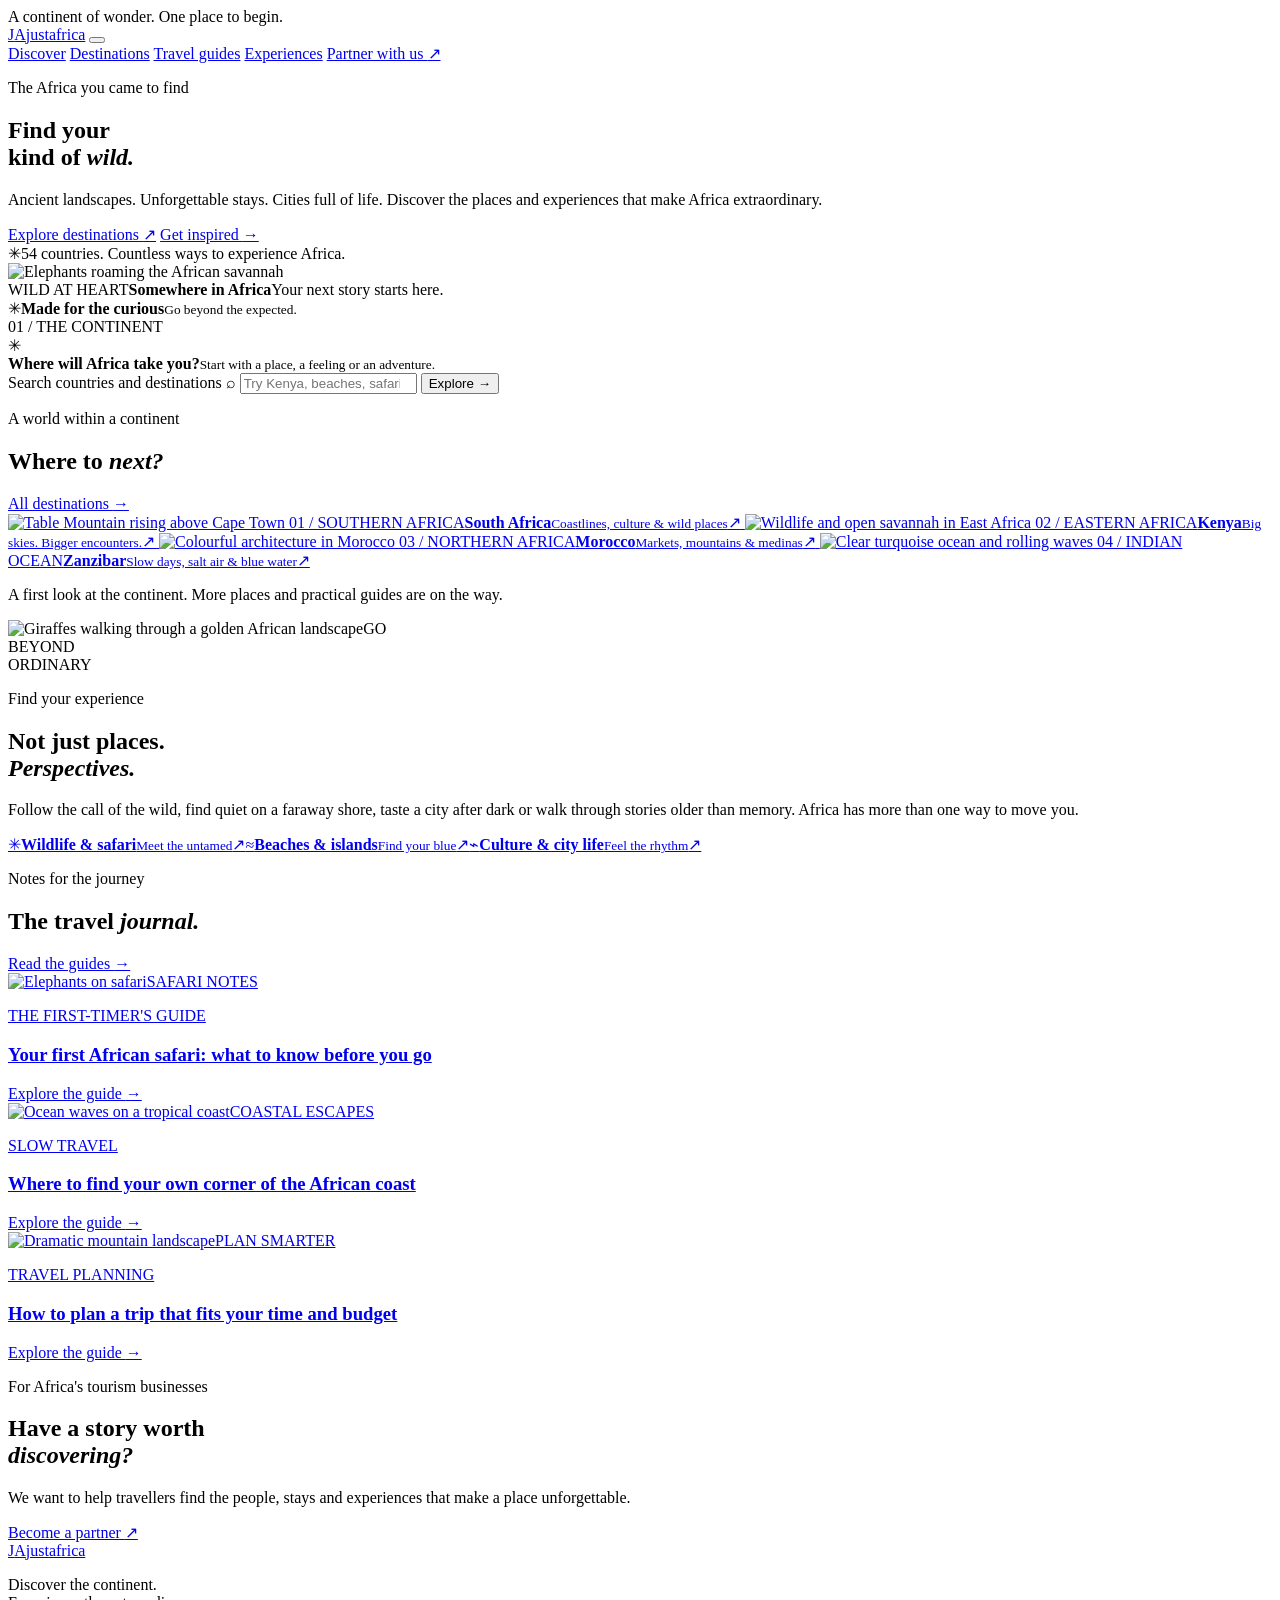
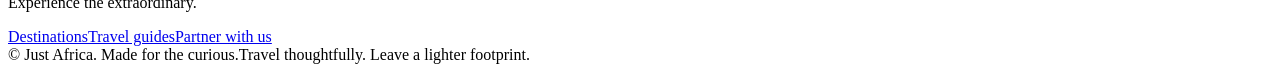
==== index.html @ 1e2576b8 "Build Just Africa tourism discovery homepage" ====
<!doctype html>
<html lang="en">
<head>
  <meta charset="utf-8">
  <meta name="viewport" content="width=device-width, initial-scale=1">
  <meta name="theme-color" content="#10251f">
  <meta name="description" content="Discover Africa's remarkable destinations, wildlife safaris, coastlines, places to stay and travel inspiration with Just Africa.">
  <title>Just Africa — Discover the extraordinary</title>
  <link rel="preconnect" href="https://fonts.googleapis.com">
  <link rel="preconnect" href="https://fonts.gstatic.com" crossorigin>
  <link href="https://fonts.googleapis.com/css2?family=DM+Sans:wght@400;500;600;700&family=Playfair+Display:wght@500;600;700&display=swap" rel="stylesheet">
  <link rel="stylesheet" href="assets/css/styles.css">
  <link rel="icon" href="assets/images/favicon.svg" type="image/svg+xml">
</head>
<body>
  <div class="announcement"><span class="announcement-dot"></span> A continent of wonder. One place to begin.</div>
  <header class="site-header">
    <a class="brand" href="index.html" aria-label="Just Africa home"><span class="brand-mark">J<span>A</span></span><span class="brand-name">just<span>africa</span></span></a>
    <button class="menu-toggle" aria-expanded="false" aria-controls="primary-nav" aria-label="Open navigation"><span></span><span></span></button>
    <nav class="primary-nav" id="primary-nav" aria-label="Main navigation">
      <a class="active" href="index.html">Discover</a>
      <a href="destinations.html">Destinations</a>
      <a href="guides.html">Travel guides</a>
      <a href="#experiences">Experiences</a>
      <a class="nav-partner" href="partners.html">Partner with us <span>↗</span></a>
    </nav>
  </header>

  <main>
    <section class="hero">
      <div class="hero-copy">
        <p class="eyebrow"><span class="eyebrow-line"></span> The Africa you came to find</p>
        <h1>Find your<br>kind of <em>wild.</em></h1>
        <p class="hero-intro">Ancient landscapes. Unforgettable stays. Cities full of life. Discover the places and experiences that make Africa extraordinary.</p>
        <div class="hero-actions">
          <a class="button button-dark" href="destinations.html">Explore destinations <span>↗</span></a>
          <a class="text-link" href="guides.html">Get inspired <span>→</span></a>
        </div>
        <div class="hero-footnote"><span class="footnote-icon">✳</span><span>54 countries. Countless ways to experience Africa.</span></div>
      </div>
      <div class="hero-visual">
        <img class="hero-image" src="https://images.unsplash.com/photo-1516426122078-c23e76319801?auto=format&fit=crop&w=1500&q=85" alt="Elephants roaming the African savannah" fetchpriority="high">
        <div class="hero-image-shade"></div>
        <div class="image-caption"><span class="caption-kicker">WILD AT HEART</span><strong>Somewhere in Africa</strong><span class="caption-sub">Your next story starts here.</span></div>
        <div class="floating-note"><span class="floating-icon">✳</span><span><strong>Made for the curious</strong><small>Go beyond the expected.</small></span></div>
        <div class="hero-index">01 <span>/</span> THE CONTINENT</div>
      </div>
    </section>

    <section class="search-strip" aria-label="Find travel inspiration">
      <div class="search-intro"><span class="search-spark">✳</span><div><strong>Where will Africa take you?</strong><small>Start with a place, a feeling or an adventure.</small></div></div>
      <form class="destination-search" action="destinations.html" method="get">
        <label class="sr-only" for="destination-query">Search countries and destinations</label>
        <span aria-hidden="true">⌕</span>
        <input id="destination-query" name="q" type="search" placeholder="Try Kenya, beaches, safari…">
        <button type="submit" aria-label="Search destinations">Explore <span>→</span></button>
      </form>
    </section>

    <section class="section section-destinations" id="destinations">
      <div class="section-heading">
        <div><p class="eyebrow"><span class="eyebrow-line"></span> A world within a continent</p><h2>Where to <em>next?</em></h2></div>
        <a class="text-link" href="destinations.html">All destinations <span>→</span></a>
      </div>
      <div class="destination-grid">
        <a class="destination-card destination-card-large" href="destinations.html?q=South%20Africa">
          <img src="https://images.unsplash.com/photo-1580060839134-75a5edca2e99?auto=format&fit=crop&w=1100&q=80" alt="Table Mountain rising above Cape Town" loading="lazy">
          <span class="card-overlay"></span><span class="card-number">01 / SOUTHERN AFRICA</span><span class="destination-card-copy"><strong>South Africa</strong><small>Coastlines, culture & wild places</small></span><span class="card-arrow">↗</span>
        </a>
        <a class="destination-card" href="destinations.html?q=Kenya">
          <img src="https://images.unsplash.com/photo-1516026672322-bc52d61a55d5?auto=format&fit=crop&w=900&q=80" alt="Wildlife and open savannah in East Africa" loading="lazy">
          <span class="card-overlay"></span><span class="card-number">02 / EASTERN AFRICA</span><span class="destination-card-copy"><strong>Kenya</strong><small>Big skies. Bigger encounters.</small></span><span class="card-arrow">↗</span>
        </a>
        <a class="destination-card" href="destinations.html?q=Morocco">
          <img src="https://images.unsplash.com/photo-1539020140153-e479b8c22e70?auto=format&fit=crop&w=900&q=80" alt="Colourful architecture in Morocco" loading="lazy">
          <span class="card-overlay"></span><span class="card-number">03 / NORTHERN AFRICA</span><span class="destination-card-copy"><strong>Morocco</strong><small>Markets, mountains & medinas</small></span><span class="card-arrow">↗</span>
        </a>
        <a class="destination-card" href="destinations.html?q=Zanzibar">
          <img src="https://images.unsplash.com/photo-1500375592092-40eb2168fd21?auto=format&fit=crop&w=900&q=80" alt="Clear turquoise ocean and rolling waves" loading="lazy">
          <span class="card-overlay"></span><span class="card-number">04 / INDIAN OCEAN</span><span class="destination-card-copy"><strong>Zanzibar</strong><small>Slow days, salt air & blue water</small></span><span class="card-arrow">↗</span>
        </a>
      </div>
      <p class="section-note">A first look at the continent. More places and practical guides are on the way.</p>
    </section>

    <section class="experience-band" id="experiences">
      <div class="experience-image"><img src="https://images.unsplash.com/photo-1549366021-9f761d450615?auto=format&fit=crop&w=1200&q=85" alt="Giraffes walking through a golden African landscape" loading="lazy"><span class="experience-stamp">GO<br>BEYOND<br>ORDINARY</span></div>
      <div class="experience-copy"><p class="eyebrow eyebrow-light"><span class="eyebrow-line"></span> Find your experience</p><h2>Not just places.<br><em>Perspectives.</em></h2><p>Follow the call of the wild, find quiet on a faraway shore, taste a city after dark or walk through stories older than memory. Africa has more than one way to move you.</p><div class="experience-links"><a href="destinations.html?q=safari"><span class="experience-symbol">✳</span><span><strong>Wildlife & safari</strong><small>Meet the untamed</small></span><span class="link-arrow">↗</span></a><a href="destinations.html?q=beach"><span class="experience-symbol">≈</span><span><strong>Beaches & islands</strong><small>Find your blue</small></span><span class="link-arrow">↗</span></a><a href="guides.html"><span class="experience-symbol">⌁</span><span><strong>Culture & city life</strong><small>Feel the rhythm</small></span><span class="link-arrow">↗</span></a></div></div>
    </section>

    <section class="section journal-section">
      <div class="section-heading"><div><p class="eyebrow"><span class="eyebrow-line"></span> Notes for the journey</p><h2>The travel <em>journal.</em></h2></div><a class="text-link" href="guides.html">Read the guides <span>→</span></a></div>
      <div class="journal-grid">
        <a class="journal-card" href="guides.html#first-safari"><div class="journal-image"><img src="https://images.unsplash.com/photo-1516426122078-c23e76319801?auto=format&fit=crop&w=900&q=80" alt="Elephants on safari" loading="lazy"><span class="journal-category">SAFARI NOTES</span></div><p class="journal-meta">THE FIRST-TIMER'S GUIDE</p><h3>Your first African safari: what to know before you go</h3><span class="journal-read">Explore the guide <span>→</span></span></a>
        <a class="journal-card" href="guides.html#coastal-escape"><div class="journal-image"><img src="https://images.unsplash.com/photo-1500375592092-40eb2168fd21?auto=format&fit=crop&w=900&q=80" alt="Ocean waves on a tropical coast" loading="lazy"><span class="journal-category">COASTAL ESCAPES</span></div><p class="journal-meta">SLOW TRAVEL</p><h3>Where to find your own corner of the African coast</h3><span class="journal-read">Explore the guide <span>→</span></span></a>
        <a class="journal-card" href="guides.html#plan-smarter"><div class="journal-image"><img src="https://images.unsplash.com/photo-1464822759023-fed622ff2c3b?auto=format&fit=crop&w=900&q=80" alt="Dramatic mountain landscape" loading="lazy"><span class="journal-category">PLAN SMARTER</span></div><p class="journal-meta">TRAVEL PLANNING</p><h3>How to plan a trip that fits your time and budget</h3><span class="journal-read">Explore the guide <span>→</span></span></a>
      </div>
    </section>

    <section class="partner-banner" id="partners"><div><p class="eyebrow eyebrow-light"><span class="eyebrow-line"></span> For Africa's tourism businesses</p><h2>Have a story worth<br><em>discovering?</em></h2><p>We want to help travellers find the people, stays and experiences that make a place unforgettable.</p></div><a class="button button-light" href="partners.html">Become a partner <span>↗</span></a></section>
  </main>

  <footer class="site-footer"><div class="footer-main"><a class="brand brand-footer" href="index.html"><span class="brand-mark">J<span>A</span></span><span class="brand-name">just<span>africa</span></span></a><p>Discover the continent.<br>Experience the extraordinary.</p><div class="footer-links"><a href="destinations.html">Destinations</a><a href="guides.html">Travel guides</a><a href="partners.html">Partner with us</a></div></div><div class="footer-bottom"><span>© <span data-year></span> Just Africa. Made for the curious.</span><span>Travel thoughtfully. Leave a lighter footprint.</span></div></footer>
  <script src="assets/js/main.js" defer></script>
</body>
</html>
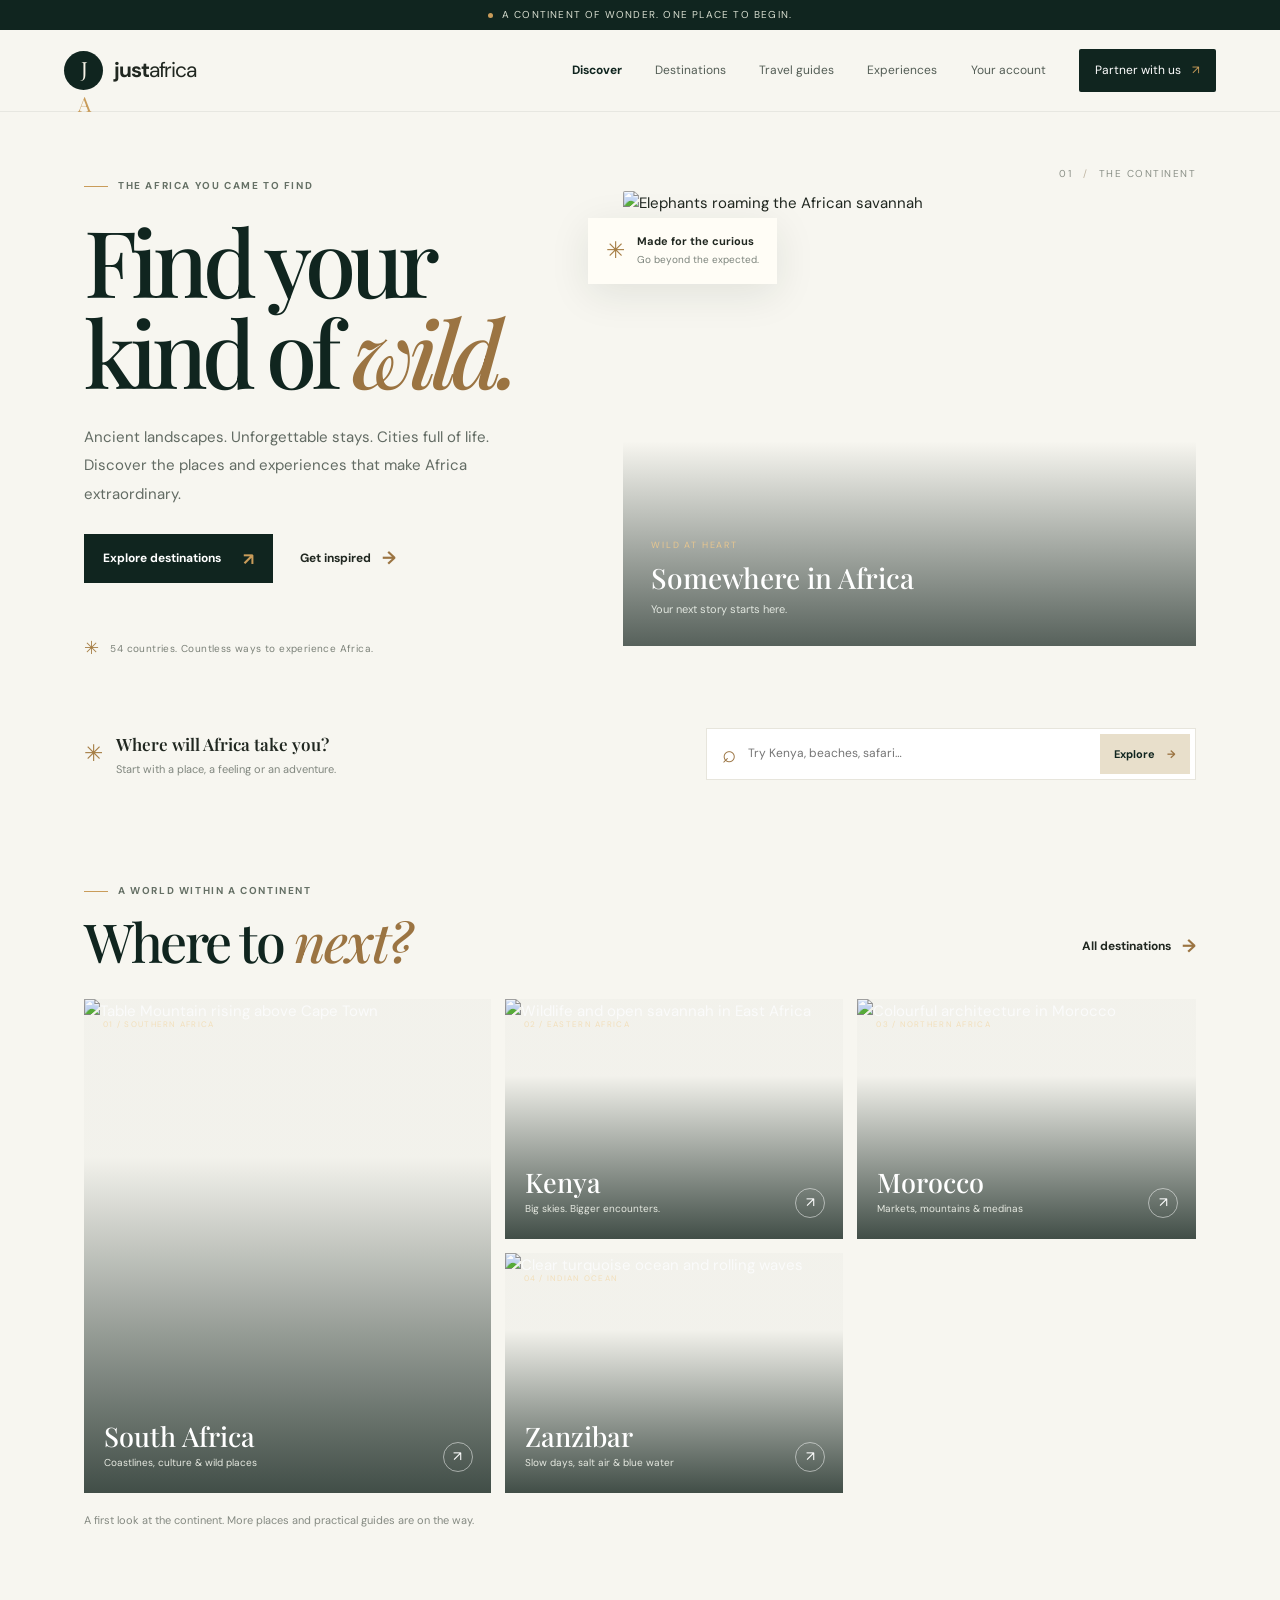
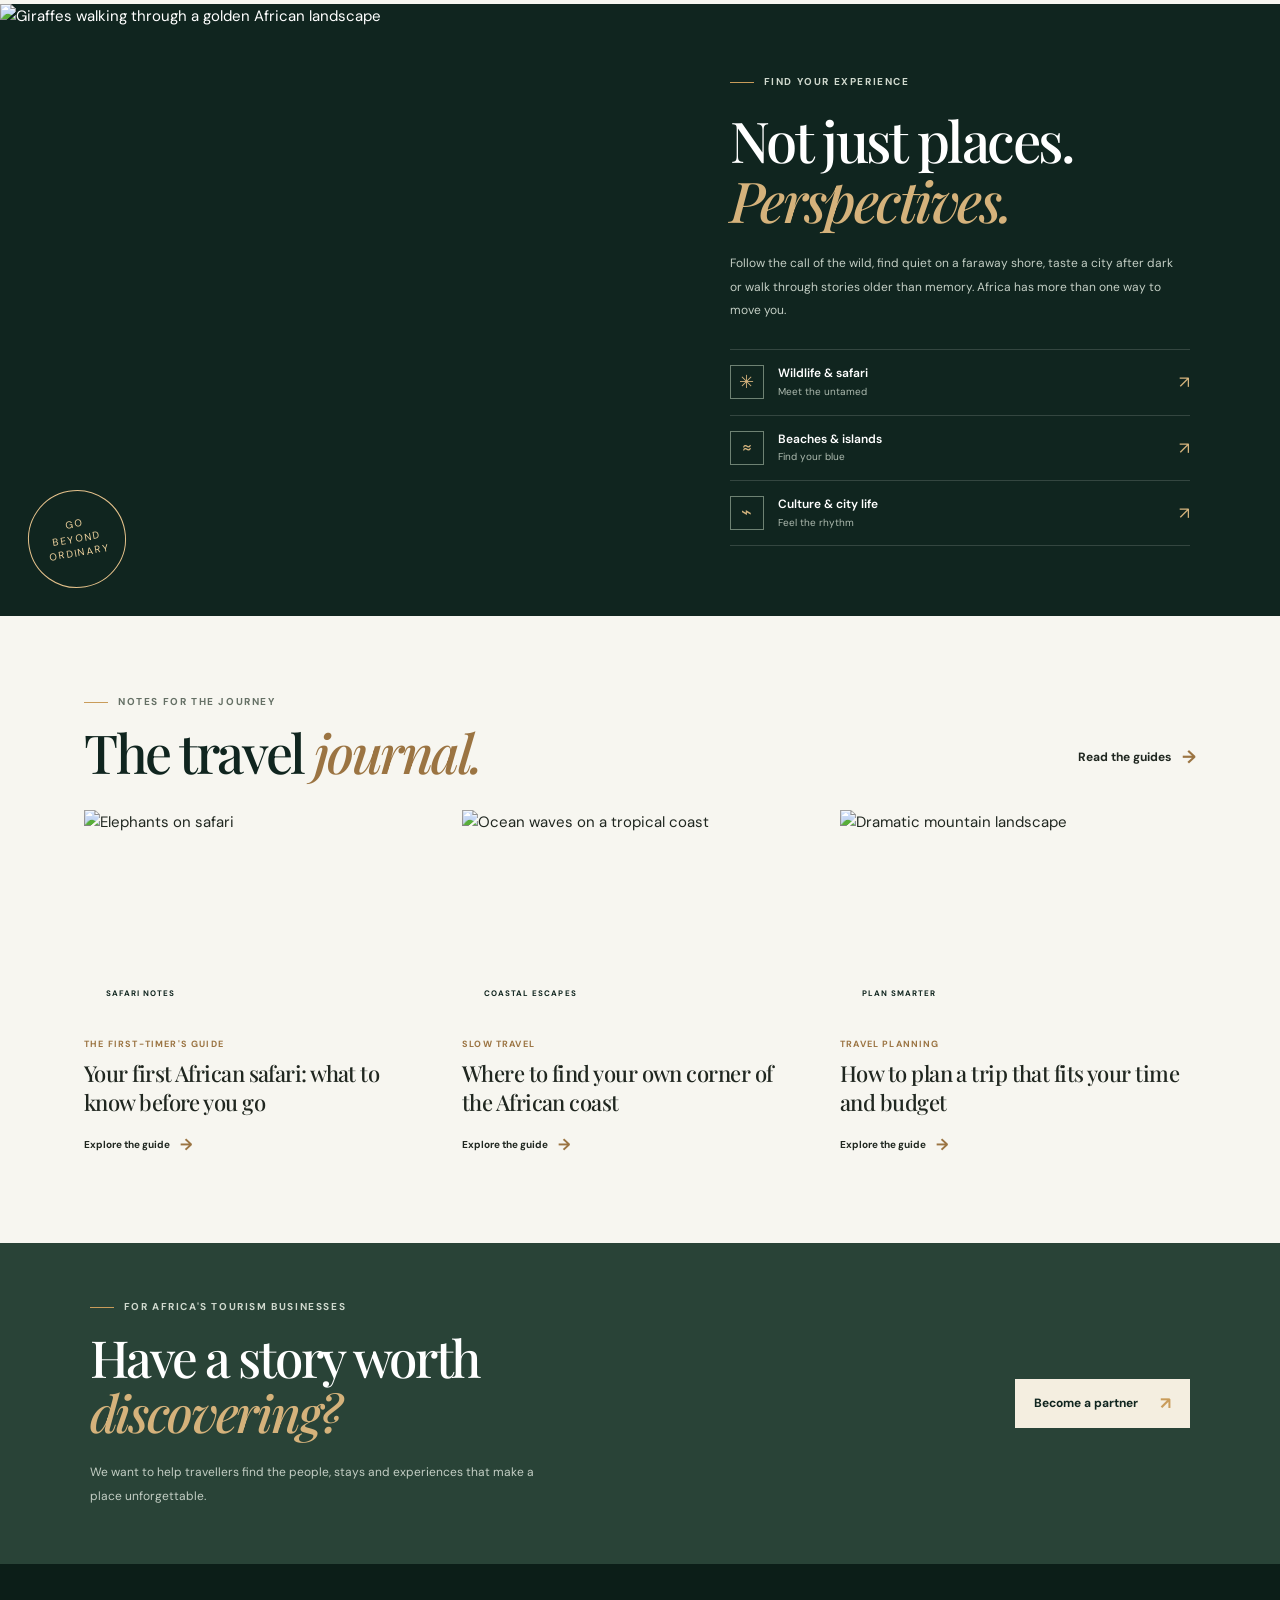
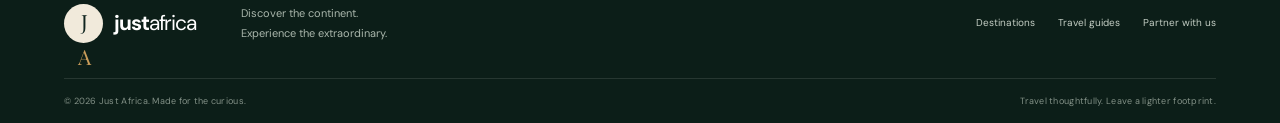
==== commit 0789e256: "Add account navigation and pin Supabase client version" ====
--- a/index.html
+++ b/index.html
@@ -22,7 +22,7 @@
       <a href="destinations.html">Destinations</a>
       <a href="guides.html">Travel guides</a>
       <a href="#experiences">Experiences</a>
-      <a class="nav-partner" href="partners.html">Partner with us <span>↗</span></a>
+      <a href="account.html">Your account</a><a class="nav-partner" href="partners.html">Partner with us <span>↗</span></a>
     </nav>
   </header>
 
--- a/assets/css/styles.css
+++ b/assets/css/styles.css
@@ -0,0 +1,10 @@
+:root{--forest:#10251f;--forest-2:#19372d;--ink:#202720;--muted:#68716a;--paper:#f7f6f0;--white:#fff;--sand:#e8dfcb;--gold:#c99c5a;--line:#e2e1d8;--serif:"Playfair Display",Georgia,serif;--sans:"DM Sans",Arial,sans-serif;--page:1240px}*{box-sizing:border-box}html{scroll-behavior:smooth;scroll-padding-top:90px}body{margin:0;background:var(--paper);color:var(--ink);font-family:var(--sans);font-size:15px;line-height:1.65;-webkit-font-smoothing:antialiased}img{display:block;max-width:100%;width:100%;object-fit:cover}a{color:inherit;text-decoration:none}button,input{font:inherit}button,a{-webkit-tap-highlight-color:transparent}button:focus-visible,a:focus-visible,input:focus-visible{outline:3px solid #c99c5a;outline-offset:3px}.sr-only{position:absolute;width:1px;height:1px;padding:0;margin:-1px;overflow:hidden;clip:rect(0,0,0,0);white-space:nowrap;border:0}.announcement{min-height:30px;display:flex;justify-content:center;align-items:center;gap:9px;background:var(--forest);color:#d7ddcf;font-size:10px;letter-spacing:.12em;text-transform:uppercase;padding:6px 16px}.announcement-dot{width:5px;height:5px;border-radius:50%;background:var(--gold)}.site-header{height:82px;padding:0 max(5vw,24px);display:flex;align-items:center;justify-content:space-between;gap:30px;background:var(--paper);position:relative;z-index:10;border-bottom:1px solid rgba(16,37,31,.07)}.brand{display:inline-flex;align-items:center;gap:11px;flex-shrink:0}.brand-mark{width:39px;height:39px;display:grid;place-items:center;background:var(--forest);color:#f7f3e7;font-family:var(--serif);font-size:21px;letter-spacing:-.12em;border-radius:50%}.brand-mark span{color:var(--gold)}.brand-name{font-size:21px;font-weight:700;letter-spacing:-1.1px;line-height:1}.brand-name span{font-weight:400}.primary-nav{display:flex;align-items:center;gap:clamp(18px,2.6vw,38px);height:100%}.primary-nav>a{font-size:12px;color:#535d55;transition:color .2s}.primary-nav>a:hover,.primary-nav>a.active{color:var(--forest)}.primary-nav>a.active{font-weight:700}.primary-nav .nav-partner{background:var(--forest);color:#fff;padding:12px 16px;border-radius:2px}.nav-partner span{color:var(--gold);padding-left:8px}.menu-toggle{display:none;background:none;border:0;padding:10px}.hero{max-width:var(--page);margin:0 auto;padding:48px 5vw 52px;display:grid;grid-template-columns:.88fr 1.12fr;gap:clamp(35px,7vw,95px);align-items:center;min-height:565px}.hero-copy{padding:18px 0 12px}.eyebrow{display:flex;align-items:center;gap:10px;margin:0 0 19px;color:#657065;font-size:10px;font-weight:700;letter-spacing:.16em;text-transform:uppercase}.eyebrow-line{width:24px;height:1px;background:var(--gold);display:inline-block}.hero h1,.page-hero h1{font-family:var(--serif);font-weight:500;font-size:clamp(58px,7.2vw,98px);line-height:.99;letter-spacing:-.065em;margin:0;color:var(--forest)}h1 em,h2 em{font-weight:500;color:#9b7442} .hero-intro{max-width:420px;color:#626b63;font-size:15px;line-height:1.9;margin:27px 0 26px}.hero-actions{display:flex;align-items:center;gap:27px;flex-wrap:wrap}.button{display:inline-flex;align-items:center;justify-content:center;gap:22px;min-height:49px;padding:0 19px;font-size:12px;font-weight:700;transition:transform .2s,background .2s}.button:hover{transform:translateY(-2px)}.button-dark{background:var(--forest);color:white}.button-dark span,.button-light span{color:var(--gold);font-size:17px}.text-link{display:inline-flex;align-items:center;gap:11px;font-size:12px;font-weight:700}.text-link span{font-size:18px;color:#9b7442;transition:transform .2s}.text-link:hover span{transform:translateX(4px)}.hero-footnote{display:flex;align-items:center;gap:11px;margin-top:51px;color:#7b8178;font-size:10px;letter-spacing:.04em}.footnote-icon{color:#a67e45;font-size:18px}.hero-visual{height:455px;position:relative;isolation:isolate}.hero-image{height:100%;object-position:center;border-radius:2px}.hero-image-shade{position:absolute;inset:0;background:linear-gradient(0deg,rgba(8,24,18,.67),transparent 45%)}.image-caption{position:absolute;left:28px;bottom:27px;color:white;display:flex;flex-direction:column}.caption-kicker{font-size:9px;letter-spacing:.2em;color:#e7c68f;margin-bottom:8px}.image-caption strong{font-family:var(--serif);font-size:28px;font-weight:500;line-height:1.2}.caption-sub{font-size:11px;color:#e1e6df;margin-top:6px}.floating-note{position:absolute;top:27px;left:-35px;background:#fffdf6;box-shadow:0 10px 40px #18271b18;display:flex;align-items:center;gap:12px;padding:14px 18px}.floating-icon{color:#a67e45;font-size:23px}.floating-note strong,.floating-note small{display:block}.floating-note strong{font-size:11px}.floating-note small{font-size:10px;color:#7c847c;margin-top:2px}.hero-index{position:absolute;right:0;top:-25px;font-size:10px;letter-spacing:.15em;color:#8b9188}.hero-index span{color:#c0b6a3;padding:0 6px}.search-strip{max-width:var(--page);margin:0 auto;padding:0 5vw 38px;display:flex;justify-content:space-between;align-items:center;gap:24px}.search-intro{display:flex;align-items:center;gap:13px}.search-spark{font-size:23px;color:#a67e45}.search-intro strong,.search-intro small{display:block}.search-intro strong{font-family:var(--serif);font-size:17px;font-weight:600}.search-intro small{font-size:11px;color:#81877f;margin-top:2px}.destination-search{display:flex;align-items:center;gap:10px;width:min(490px,55%);background:#fff;border:1px solid #e7e5dc;padding:5px 5px 5px 15px}.destination-search>span{font-size:24px;color:#9b7442}.destination-search input{min-width:0;flex:1;border:0;outline:0;background:transparent;font-size:12px;color:var(--ink)}.destination-search button{border:0;background:var(--sand);padding:11px 14px;color:var(--forest);font-size:11px;font-weight:700;cursor:pointer}.destination-search button span{padding-left:9px;color:#9b7442}.section{max-width:var(--page);margin:0 auto;padding:65px 5vw 75px}.section-heading{display:flex;align-items:flex-end;justify-content:space-between;gap:24px;margin-bottom:29px}.section-heading .eyebrow{margin-bottom:12px}.section h2,.experience-copy h2,.partner-banner h2,.partner-contact h2{font-family:var(--serif);font-weight:500;letter-spacing:-.045em;font-size:clamp(36px,4.2vw,55px);line-height:1.08;margin:0;color:var(--forest)}.section-heading>.text-link{margin-bottom:8px}.destination-grid{display:grid;grid-template-columns:1.2fr 1fr 1fr;grid-template-rows:240px 240px;gap:14px}.destination-card{position:relative;overflow:hidden;min-height:200px;color:#fff;isolation:isolate}.destination-card-large{grid-row:span 2}.destination-card img{height:100%;position:absolute;inset:0;transition:transform .6s}.destination-card:hover img,.journal-card:hover img,.directory-card:hover>img,.guide-card:hover>img{transform:scale(1.04)}.card-overlay{position:absolute;inset:0;background:linear-gradient(0deg,rgba(8,25,18,.76),rgba(8,25,18,.02) 68%)}.card-number{position:absolute;top:19px;left:19px;font-size:8px;letter-spacing:.16em;color:#f2dfba}.destination-card-copy{position:absolute;left:20px;bottom:21px;display:flex;flex-direction:column;gap:3px}.destination-card-copy strong{font-family:var(--serif);font-size:27px;font-weight:500;line-height:1.2}.destination-card-copy small{font-size:10px;color:#e6e9e1}.card-arrow{position:absolute;right:18px;bottom:21px;width:30px;height:30px;display:grid;place-items:center;border:1px solid #ffffff80;border-radius:50%;font-size:14px;transition:background .2s}.destination-card:hover .card-arrow{background:#fff;color:var(--forest)}.section-note{font-size:11px;color:#858a82;margin:18px 0 0}.experience-band{background:var(--forest);display:grid;grid-template-columns:1fr 1fr;min-height:535px;color:white}.experience-image{position:relative;min-height:440px}.experience-image img{height:100%;position:absolute;inset:0}.experience-stamp{position:absolute;bottom:28px;left:28px;width:98px;height:98px;border:1px solid #e4c18b;border-radius:50%;display:grid;place-content:center;text-align:center;color:#f2d5a0;font-size:10px;letter-spacing:.15em;line-height:1.45;transform:rotate(-10deg)}.experience-copy{padding:70px clamp(32px,7vw,95px);align-self:center}.eyebrow-light{color:#c5cfc4}.experience-copy h2,.partner-banner h2,.partner-contact h2{color:white;font-size:clamp(40px,4.4vw,59px)}.experience-copy h2 em,.partner-banner h2 em,.partner-contact h2 em{color:#d5b27b}.experience-copy>p:not(.eyebrow),.partner-banner>div>p:not(.eyebrow),.partner-contact>div>p:not(.eyebrow){max-width:445px;color:#c3cec4;font-size:12px;line-height:1.95;margin:21px 0 27px}.experience-links{border-top:1px solid #ffffff26}.experience-links>a{display:flex;align-items:center;gap:14px;border-bottom:1px solid #ffffff26;padding:14px 0}.experience-symbol{width:34px;height:34px;border:1px solid #6e8273;color:#d4b37d;display:grid;place-items:center;font-size:18px}.experience-links strong,.experience-links small{display:block}.experience-links strong{font-size:12px;font-weight:600}.experience-links small{font-size:10px;color:#aebbb0}.link-arrow{margin-left:auto;color:#d4b37d;font-size:17px}.journal-section{padding-top:78px;padding-bottom:85px}.journal-grid{display:grid;grid-template-columns:repeat(3,1fr);gap:22px}.journal-card{display:block}.journal-image{height:210px;position:relative;overflow:hidden}.journal-image img{height:100%;transition:transform .6s}.journal-category{position:absolute;left:13px;bottom:13px;background:var(--paper);padding:7px 9px;font-size:8px;letter-spacing:.13em;color:var(--forest);font-weight:700}.journal-meta{font-size:9px;letter-spacing:.13em;color:#9b7442;margin:17px 0 7px;font-weight:700}.journal-card h3,.guide-feature h3{font-family:var(--serif);font-size:22px;line-height:1.32;letter-spacing:-.025em;font-weight:500;margin:0;max-width:340px}.journal-read{display:inline-flex;align-items:center;gap:10px;font-size:10px;font-weight:700;margin-top:15px}.journal-read span{font-size:16px;color:#9b7442}.partner-banner{background:#294337;padding:56px max(7vw,24px);display:flex;align-items:center;justify-content:space-between;gap:35px}.partner-banner .eyebrow{margin-bottom:14px}.partner-banner h2{font-size:clamp(38px,4vw,52px)}.partner-banner>div>p:not(.eyebrow){margin-bottom:0}.button-light{background:#f4eee0;color:var(--forest);flex-shrink:0}.site-footer{background:#0c1e18;color:white;padding:40px max(5vw,24px) 0}.footer-main{max-width:var(--page);margin:auto;display:flex;align-items:center;gap:45px;padding-bottom:34px}.brand-footer .brand-mark{background:#f1eadb;color:var(--forest)}.footer-main>p{font-size:11px;color:#aab7ac;line-height:1.8;margin:0}.footer-links{display:flex;gap:23px;margin-left:auto}.footer-links a{font-size:10px;color:#c4cec4}.footer-links a:hover{color:#e5c18a}.footer-bottom{max-width:var(--page);margin:auto;border-top:1px solid #ffffff1c;display:flex;justify-content:space-between;gap:15px;padding:15px 0;color:#839187;font-size:9px;letter-spacing:.03em}.page-hero{max-width:var(--page);margin:0 auto;padding:66px 5vw 20px}.page-hero h1{font-size:clamp(54px,7vw,82px)}.page-hero>p:not(.eyebrow){max-width:610px;color:#667168;line-height:1.9;font-size:14px;margin:19px 0 29px}.page-hero-image{height:310px;position:relative;overflow:hidden}.page-hero-image img{height:100%}.page-hero-image:after{content:"";position:absolute;inset:0;background:linear-gradient(0deg,rgba(8,24,18,.52),transparent 60%)}.page-hero-image>span{position:absolute;z-index:1;bottom:22px;left:25px;color:white;font-size:9px;letter-spacing:.17em}.directory-section{padding-top:50px}.directory-toolbar{display:flex;align-items:flex-end;justify-content:space-between;gap:24px}.directory-toolbar h2,.country-guide-list h2{font-family:var(--serif);font-size:clamp(34px,4vw,49px);font-weight:500;letter-spacing:-.04em;line-height:1.1;margin:0;color:var(--forest)}.directory-toolbar .eyebrow{margin-bottom:12px}.directory-search{display:flex;align-items:center;gap:10px;border-bottom:1px solid #bfc2b8;padding:8px 0;width:min(380px,45%)}.directory-search>span:first-child{font-size:23px;color:#9b7442}.directory-search input{border:0;outline:0;background:transparent;width:100%;font-size:11px}.filter-row{display:flex;gap:8px;flex-wrap:wrap;margin:28px 0 24px}.filter-chip{border:1px solid #dcdcd2;background:transparent;padding:9px 14px;font-size:10px;color:#606b61;cursor:pointer;border-radius:2px}.filter-chip:hover,.filter-chip.is-active{background:var(--forest);color:white;border-color:var(--forest)}.directory-grid{display:grid;grid-template-columns:repeat(3,1fr);gap:20px}.directory-card{background:#fff;min-width:0;overflow:hidden}.directory-card>img{height:205px;transition:transform .6s}.directory-card-body{padding:20px}.country-region{font-size:8px;font-weight:700;letter-spacing:.15em;color:#9b7442}.directory-card h3{font-family:var(--serif);font-weight:500;font-size:27px;line-height:1.2;margin:7px 0}.directory-card p,.guide-card p{font-size:11px;color:#737b73;line-height:1.8;margin:0 0 14px}.tag-row{display:flex;gap:6px;flex-wrap:wrap;margin-bottom:17px}.tag-row span{font-size:9px;padding:4px 8px;background:#f1f0e8;color:#606b61}.card-read{display:flex;align-items:center;justify-content:space-between;border-top:1px solid #e8e7df;padding-top:13px;font-size:10px;font-weight:700}.card-read span{color:#9b7442;font-size:17px}.empty-state{padding:28px;text-align:center;background:#fff;color:#657065;font-size:12px}.page-hero-journal{padding-bottom:12px}.guides-section{padding-top:48px}.heading-aside{max-width:360px;color:#788078;font-size:11px;line-height:1.8;margin:0}.guides-grid{display:grid;grid-template-columns:1.2fr 1fr 1fr;gap:22px}.guide-feature{grid-row:span 2;background:#fff}.guide-feature>img{height:275px}.guide-feature-copy{padding:24px}.guide-feature-copy .journal-category{position:static;display:inline-block;background:#f1ecdf}.guide-feature-copy .journal-meta{margin-top:14px}.guide-feature h3{font-size:27px}.guide-feature-copy>p:not(.journal-meta){font-size:11px;line-height:1.9;color:#727b72}.guide-feature-copy .text-link{margin-top:10px}.guide-card{background:#fff;align-self:start}.guide-card>img{height:180px;transition:transform .6s}.guide-card>div{padding:18px}.guide-card h3{font-family:var(--serif);font-size:21px;font-weight:500;line-height:1.3;margin:8px 0}.guide-card .card-read{margin-top:15px}.guide-note{display:flex;align-items:flex-start;gap:17px;background:#eeece1;padding:22px 25px;margin-top:38px}.guide-note-icon{color:#a67e45;font-size:23px}.guide-note strong{font-family:var(--serif);font-size:17px;font-weight:600}.guide-note p{font-size:11px;color:#727b72;line-height:1.8;margin:5px 0 0}.country-guide-list{display:grid;grid-template-columns:.8fr 1.2fr;gap:45px;margin-top:72px}.country-guide-list .eyebrow{margin-bottom:13px}.country-guide-links{border-top:1px solid var(--line)}.country-guide-links a{display:grid;grid-template-columns:28px 1fr auto 20px;gap:12px;align-items:center;border-bottom:1px solid var(--line);padding:13px 0}.country-guide-links a>span{font-size:9px;color:#a67e45}.country-guide-links strong{font-family:var(--serif);font-weight:500;font-size:16px}.country-guide-links small{font-size:9px;color:#7b837a}.country-guide-links b{font-size:15px;font-weight:400;color:#9b7442}.partner-page-hero>p:not(.eyebrow){max-width:680px}.partner-options{padding-top:45px}.partner-type-grid{display:grid;grid-template-columns:repeat(4,1fr);gap:14px}.partner-type-grid article{background:#fff;padding:24px 20px;min-height:210px;border-top:2px solid #d4b37d}.partner-type-icon{font-size:24px;color:#9b7442}.partner-type-grid h3{font-family:var(--serif);font-weight:500;font-size:21px;margin:14px 0 7px}.partner-type-grid p{font-size:11px;color:#747d74;line-height:1.8;margin:0}.partner-contact{background:var(--forest);color:white;padding:65px max(7vw,24px);display:grid;grid-template-columns:1fr .7fr;gap:80px;align-items:center}.partner-contact .eyebrow{margin-bottom:15px}.partner-contact-aside{border-left:1px solid #728477;padding-left:30px}.partner-aside-symbol{font-family:var(--serif);font-size:58px;color:#d5b27b;line-height:1}.partner-contact-aside p{font-family:var(--serif);font-size:20px;line-height:1.5;color:#e3e9df;margin:16px 0 22px}.partner-aside-line{display:block;width:45px;height:1px;background:#d5b27b}.partner-contact-aside small{display:block;color:#aab7ac;font-size:8px;letter-spacing:.14em;margin-top:14px}@media(min-width:1450px){.hero{padding-left:0;padding-right:0}.section{padding-left:0;padding-right:0}.search-strip{padding-left:0;padding-right:0}.page-hero{padding-left:0;padding-right:0}}@media(max-width:900px){.site-header{height:72px}.primary-nav{gap:17px}.primary-nav>a{font-size:11px}.hero{gap:35px;min-height:500px}.hero-visual{height:400px}.hero h1{font-size:clamp(57px,8vw,76px)}.floating-note{left:-18px}.destination-grid{grid-template-rows:210px 210px}.destination-card-copy strong{font-size:23px}.experience-copy{padding:48px 35px}.journal-image{height:175px}.directory-grid{grid-template-columns:repeat(2,1fr)}.partner-type-grid{grid-template-columns:repeat(2,1fr)}.guides-grid{grid-template-columns:1fr 1fr}.guide-feature{grid-row:span 2}.country-guide-list{gap:25px}.partner-contact{gap:40px}}@media(max-width:680px){.announcement{font-size:8px;letter-spacing:.09em}.site-header{padding:0 20px;height:68px}.brand-mark{width:35px;height:35px;font-size:19px}.brand-name{font-size:19px}.menu-toggle{display:flex;flex-direction:column;gap:5px;cursor:pointer}.menu-toggle span{width:22px;height:1px;background:var(--forest);display:block}.primary-nav{display:none;position:absolute;top:68px;left:0;right:0;height:auto;padding:12px 20px 22px;background:var(--paper);border-bottom:1px solid var(--line);box-shadow:0 18px 24px #10251f0b;align-items:stretch;gap:0;flex-direction:column}.primary-nav.is-open{display:flex}.primary-nav>a{padding:12px 0;font-size:13px}.primary-nav .nav-partner{margin-top:8px;padding:12px 14px}.hero{padding:37px 22px 38px;grid-template-columns:1fr;gap:31px}.hero-copy{padding:0}.hero h1{font-size:clamp(64px,16vw,88px)}.hero-intro{font-size:13px;margin:20px 0 22px}.hero-footnote{margin-top:29px}.hero-visual{height:340px;margin-left:14px}.floating-note{left:-14px;top:18px;padding:11px 13px}.image-caption{left:20px;bottom:20px}.image-caption strong{font-size:24px}.search-strip{padding:0 22px 25px;display:block}.search-intro{margin-bottom:15px}.destination-search{width:100%}.section{padding:47px 22px 55px}.section-heading{align-items:flex-start;gap:15px}.section-heading h2{font-size:38px}.section-heading>.text-link{font-size:10px;white-space:nowrap;margin-top:26px}.destination-grid{grid-template-columns:1fr 1fr;grid-template-rows:250px 190px 190px;gap:9px}.destination-card-large{grid-column:span 2;grid-row:auto}.destination-card-copy{left:13px;bottom:15px}.destination-card-copy strong{font-size:23px}.destination-card-copy small{font-size:9px}.card-number{left:13px;top:13px;font-size:7px}.card-arrow{right:11px;bottom:14px;width:26px;height:26px}.section-note{line-height:1.8}.experience-band{grid-template-columns:1fr}.experience-image{min-height:300px}.experience-copy{padding:42px 23px 48px}.experience-copy h2,.partner-banner h2,.partner-contact h2{font-size:43px}.journal-section{padding-top:50px;padding-bottom:58px}.journal-grid{grid-template-columns:1fr;gap:28px}.journal-image{height:225px}.journal-card h3{font-size:24px}.partner-banner{padding:42px 23px;display:block}.partner-banner .button{margin-top:22px}.footer-main{display:grid;grid-template-columns:1fr 1fr;gap:19px;padding-bottom:24px}.footer-main>p{font-size:10px}.footer-links{grid-column:1/-1;display:flex;flex-wrap:wrap;gap:18px;margin:0}.footer-bottom{flex-direction:column;gap:4px;font-size:8px}.page-hero{padding:43px 22px 10px}.page-hero h1{font-size:clamp(54px,14vw,72px)}.page-hero>p:not(.eyebrow){font-size:12px;margin:16px 0 23px}.page-hero-image{height:235px}.page-hero-image>span{left:15px;bottom:15px;font-size:7px}.directory-section{padding-top:36px}.directory-toolbar{display:block}.directory-toolbar h2{font-size:38px}.directory-search{width:100%;margin-top:20px}.filter-row{gap:6px;margin:20px 0}.filter-chip{padding:8px 10px;font-size:9px}.directory-grid{grid-template-columns:1fr;gap:14px}.directory-card>img{height:220px}.directory-card-body{padding:18px}.heading-aside{margin-top:13px}.guides-section{padding-top:37px}.guides-grid{grid-template-columns:1fr;gap:17px}.guide-feature{grid-row:auto}.guide-feature>img{height:230px}.guide-feature-copy{padding:20px}.guide-feature h3{font-size:25px}.guide-card>img{height:215px}.guide-note{padding:18px;gap:12px}.country-guide-list{grid-template-columns:1fr;gap:20px;margin-top:49px}.country-guide-links a{grid-template-columns:22px 1fr 20px;gap:9px}.country-guide-links small{display:none}.partner-type-grid{grid-template-columns:1fr 1fr;gap:9px}.partner-type-grid article{padding:18px 14px;min-height:190px}.partner-type-grid h3{font-size:18px}.partner-type-grid p{font-size:10px}.partner-contact{grid-template-columns:1fr;padding:46px 23px;gap:34px}.partner-contact-aside{padding-left:20px}.partner-contact-aside p{font-size:18px}}@media(prefers-reduced-motion:reduce){*,*::before,*::after{scroll-behavior:auto!important;transition:none!important;animation:none!important}}
+/* Account and portal */
+.account-layout{max-width:1160px;margin:0 auto;padding:64px 5vw 78px;display:grid;grid-template-columns:1fr .85fr;gap:clamp(35px,7vw,90px);align-items:center;min-height:calc(100vh - 170px)}
+.account-story{background:var(--forest);color:white;padding:clamp(35px,5vw,68px);min-height:480px;display:flex;flex-direction:column;justify-content:center;position:relative;overflow:hidden}
+.account-story:after{content:"JA";position:absolute;right:-12px;bottom:-72px;font:700 190px/1 var(--serif);color:#ffffff09;pointer-events:none}
+.eyebrow-light{color:#d0d9ce}.account-story h1{font:500 clamp(54px,6vw,78px)/.98 var(--serif);letter-spacing:-.06em;margin:0;color:#fff}.account-story h1 em{color:#d7b67e}.account-story>p:not(.eyebrow){max-width:400px;color:#d4ddd4;font-size:13px;line-height:1.9;margin:24px 0}.account-story-note{border-top:1px solid #52695c;padding-top:18px;margin-top:22px;font-size:10px;letter-spacing:.13em;text-transform:uppercase;color:#d7b67e}
+.account-panel{background:#fff;padding:clamp(25px,4vw,45px);border:1px solid var(--line);box-shadow:0 22px 70px #10251f08}.account-panel h2{font:500 clamp(35px,4vw,46px)/1.1 var(--serif);color:var(--forest);margin:0}.account-muted{font-size:12px;color:#788077;line-height:1.8}.auth-switch{display:grid;grid-template-columns:1fr 1fr;gap:4px;background:#f1f0e9;padding:4px;margin:24px 0}.auth-switch button{border:0;background:transparent;padding:10px;color:#68716a;font-size:11px;cursor:pointer}.auth-switch button.is-active{background:#fff;color:var(--forest);box-shadow:0 1px 4px #10251f12;font-weight:700}
+.portal-form{display:grid;gap:15px}.portal-form label{display:grid;gap:6px;font-size:11px;font-weight:700;color:#3b453d}.portal-form input,.portal-form select,.portal-form textarea{width:100%;min-width:0;border:1px solid #dedfd6;background:#fff;padding:12px 13px;border-radius:0;color:var(--ink);font:400 12px/1.5 var(--sans)}.portal-form input:focus,.portal-form select:focus,.portal-form textarea:focus{outline:2px solid #c99c5a;outline-offset:1px}.portal-submit{width:100%;margin-top:6px;border:0;cursor:pointer}.portal-submit:disabled,.small-action:disabled{opacity:.55;cursor:wait}.subtle-action{border:0;background:transparent;padding:8px 0;color:#69766b;text-decoration:underline;text-underline-offset:3px;font-size:11px;cursor:pointer}.portal-message{font-size:12px;line-height:1.7;margin:12px 0;color:#657065}.portal-message.error{color:#9e3e2f}.portal-message.success{color:#286849}.portal-legal{border-top:1px solid var(--line);padding-top:16px;margin-top:18px;color:#92988e;font-size:9px;line-height:1.8}
+.dashboard-nav{display:flex;align-items:center;gap:22px}.dashboard-nav .subtle-action{text-decoration:none}.dashboard-layout{max-width:1240px;margin:0 auto;padding:56px 5vw 80px;min-height:calc(100vh - 160px)}.dashboard-heading h1{font:500 clamp(42px,5vw,62px)/1.05 var(--serif);letter-spacing:-.05em;color:var(--forest);margin:0}.dashboard-heading>p:last-child{color:#727b72;font-size:13px}.dashboard-welcome{display:flex;align-items:center;justify-content:space-between;gap:20px;padding:24px 0 30px;border-bottom:1px solid var(--line)}.dashboard-welcome h2{font:500 30px/1.2 var(--serif);margin:7px 0 0;color:var(--forest)}.dashboard-section{padding:38px 0;border-bottom:1px solid var(--line)}.dashboard-section h2{font:500 clamp(32px,4vw,44px)/1.1 var(--serif);color:var(--forest);margin:0 0 18px}.dashboard-section h3,.dashboard-subpanel h3{font:500 22px/1.2 var(--serif);color:var(--forest);margin:26px 0 14px}.dashboard-section-heading{display:flex;align-items:flex-end;justify-content:space-between;gap:20px;margin-bottom:20px}.dashboard-section-heading .eyebrow{margin-bottom:8px}.dashboard-section-heading h2{margin:0}.dashboard-list{display:grid;gap:10px}.dashboard-item{display:flex;justify-content:space-between;align-items:center;gap:22px;padding:18px 20px;background:#fff;border:1px solid var(--line)}.dashboard-item-main{min-width:0}.dashboard-item h3{font:500 20px/1.3 var(--serif);margin:7px 0;color:var(--forest);overflow-wrap:anywhere}.dashboard-item p{font-size:11px;color:#7b837a;line-height:1.8;margin:0;overflow-wrap:anywhere}.status-pill{display:inline-block;padding:4px 8px;background:#f0eee5;color:#686b59;font-size:9px;text-transform:capitalize;letter-spacing:.05em}.dashboard-item-actions{display:flex;gap:8px;flex-wrap:wrap;justify-content:flex-end;flex-shrink:0}.small-action{display:inline-flex;align-items:center;justify-content:center;background:#f0eee5;color:var(--forest);border:1px solid #e0dfd5;padding:9px 12px;font-size:10px;font-weight:700;cursor:pointer;text-decoration:none}.small-action.action-positive{background:var(--forest);color:white;border-color:var(--forest)}.empty-panel,.dashboard-subpanel{padding:24px;background:#eeece1;margin-top:18px}.empty-panel h3,.dashboard-subpanel h3{margin:0 0 8px}.empty-panel p{font-size:12px;color:#737b72;line-height:1.8}.portal-form-grid{grid-template-columns:1fr 1fr;margin:22px 0}.portal-form-grid .form-span{grid-column:1/-1}.portal-form-grid button{cursor:pointer}.dashboard-subpanel{margin-top:28px;background:#fff;border:1px solid var(--line)}.dashboard-subpanel h3{margin:0 0 18px}.business-upgrade{margin-top:26px}
+@media(max-width:760px){.account-layout{grid-template-columns:1fr;padding:30px 20px 45px;gap:18px}.account-story{min-height:300px;padding:30px}.account-story h1{font-size:56px}.account-story>p:not(.eyebrow){font-size:12px;margin:16px 0}.account-story-note{margin-top:8px}.account-panel{padding:25px 20px}.dashboard-layout{padding:37px 20px 55px}.dashboard-welcome{align-items:flex-start;flex-direction:column}.dashboard-section-heading{align-items:flex-start;flex-direction:column}.dashboard-item{align-items:flex-start;flex-direction:column;gap:13px;padding:15px}.dashboard-item-actions{justify-content:flex-start}.portal-form-grid{grid-template-columns:1fr}.portal-form-grid .form-span{grid-column:auto}.dashboard-nav{gap:12px}.dashboard-nav .text-link{font-size:10px}.dashboard-nav .subtle-action{font-size:10px}.site-header:has(.dashboard-nav){padding:0 18px}}
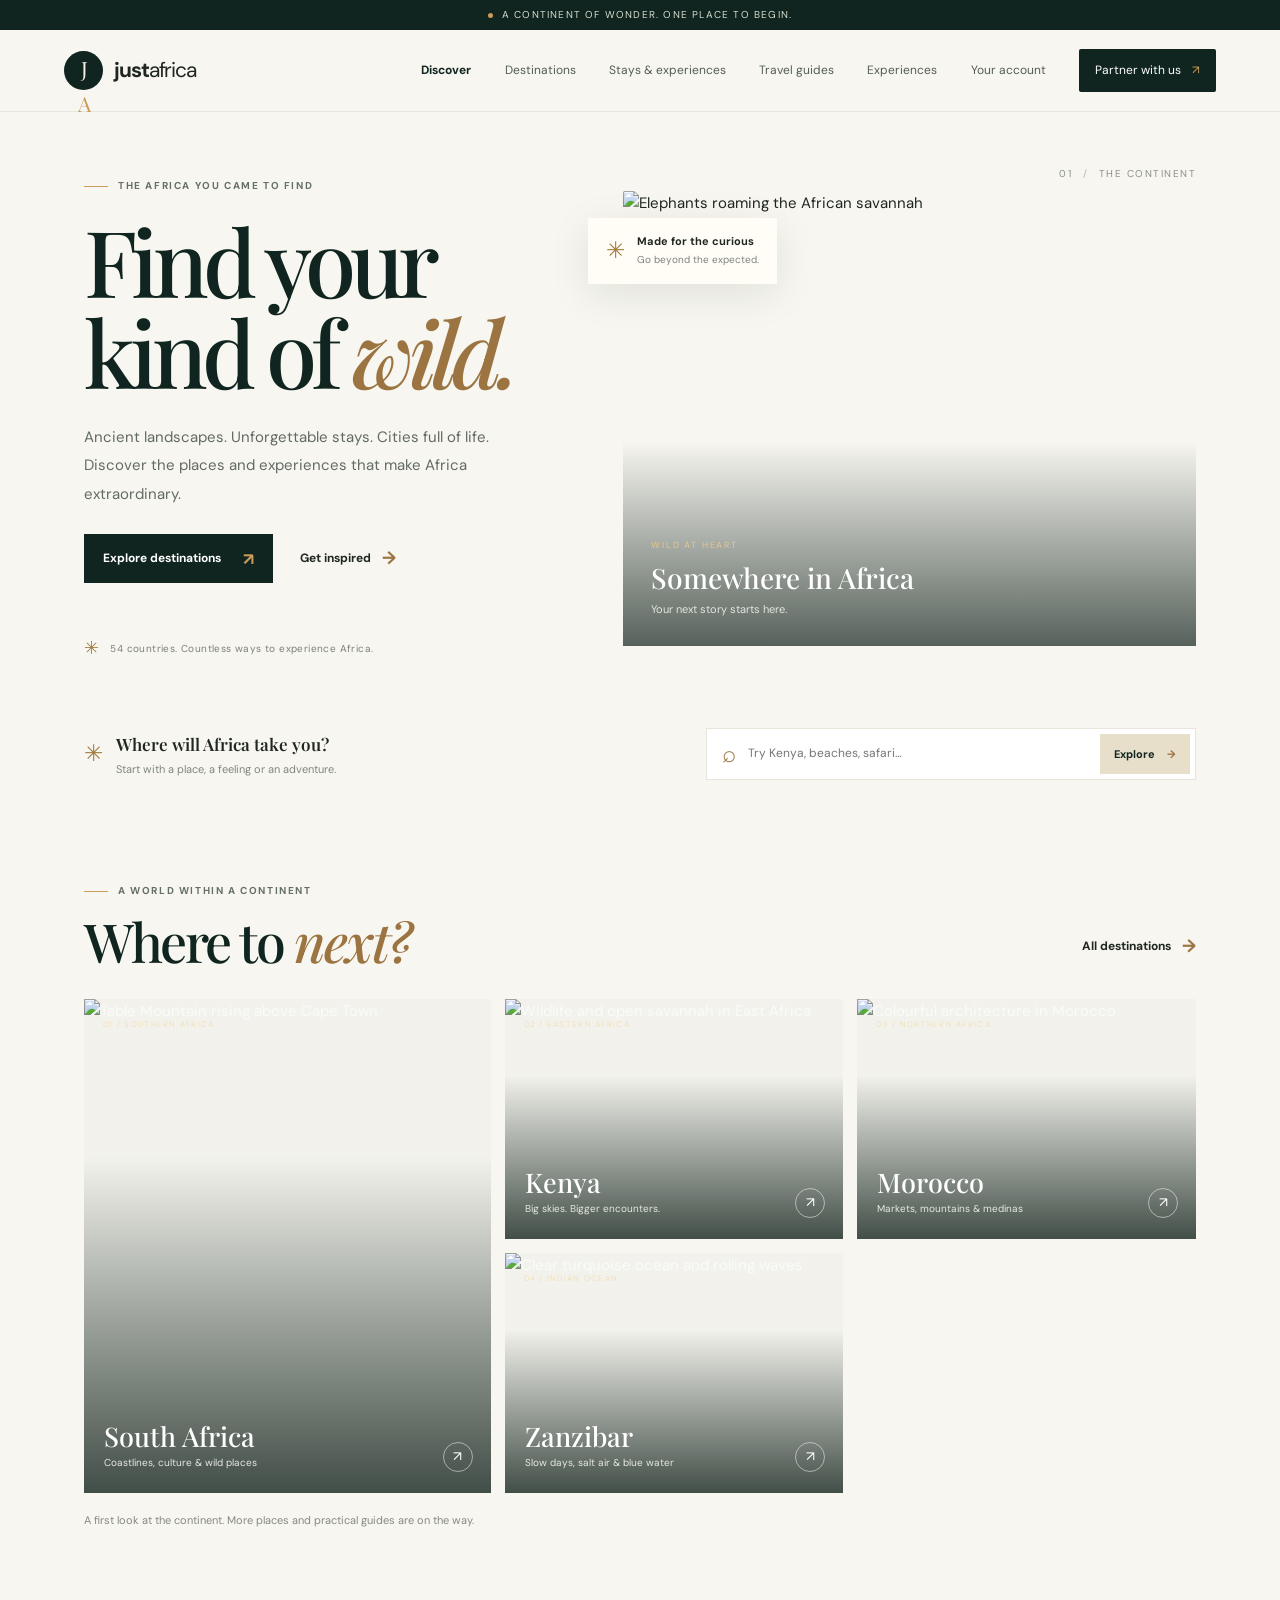
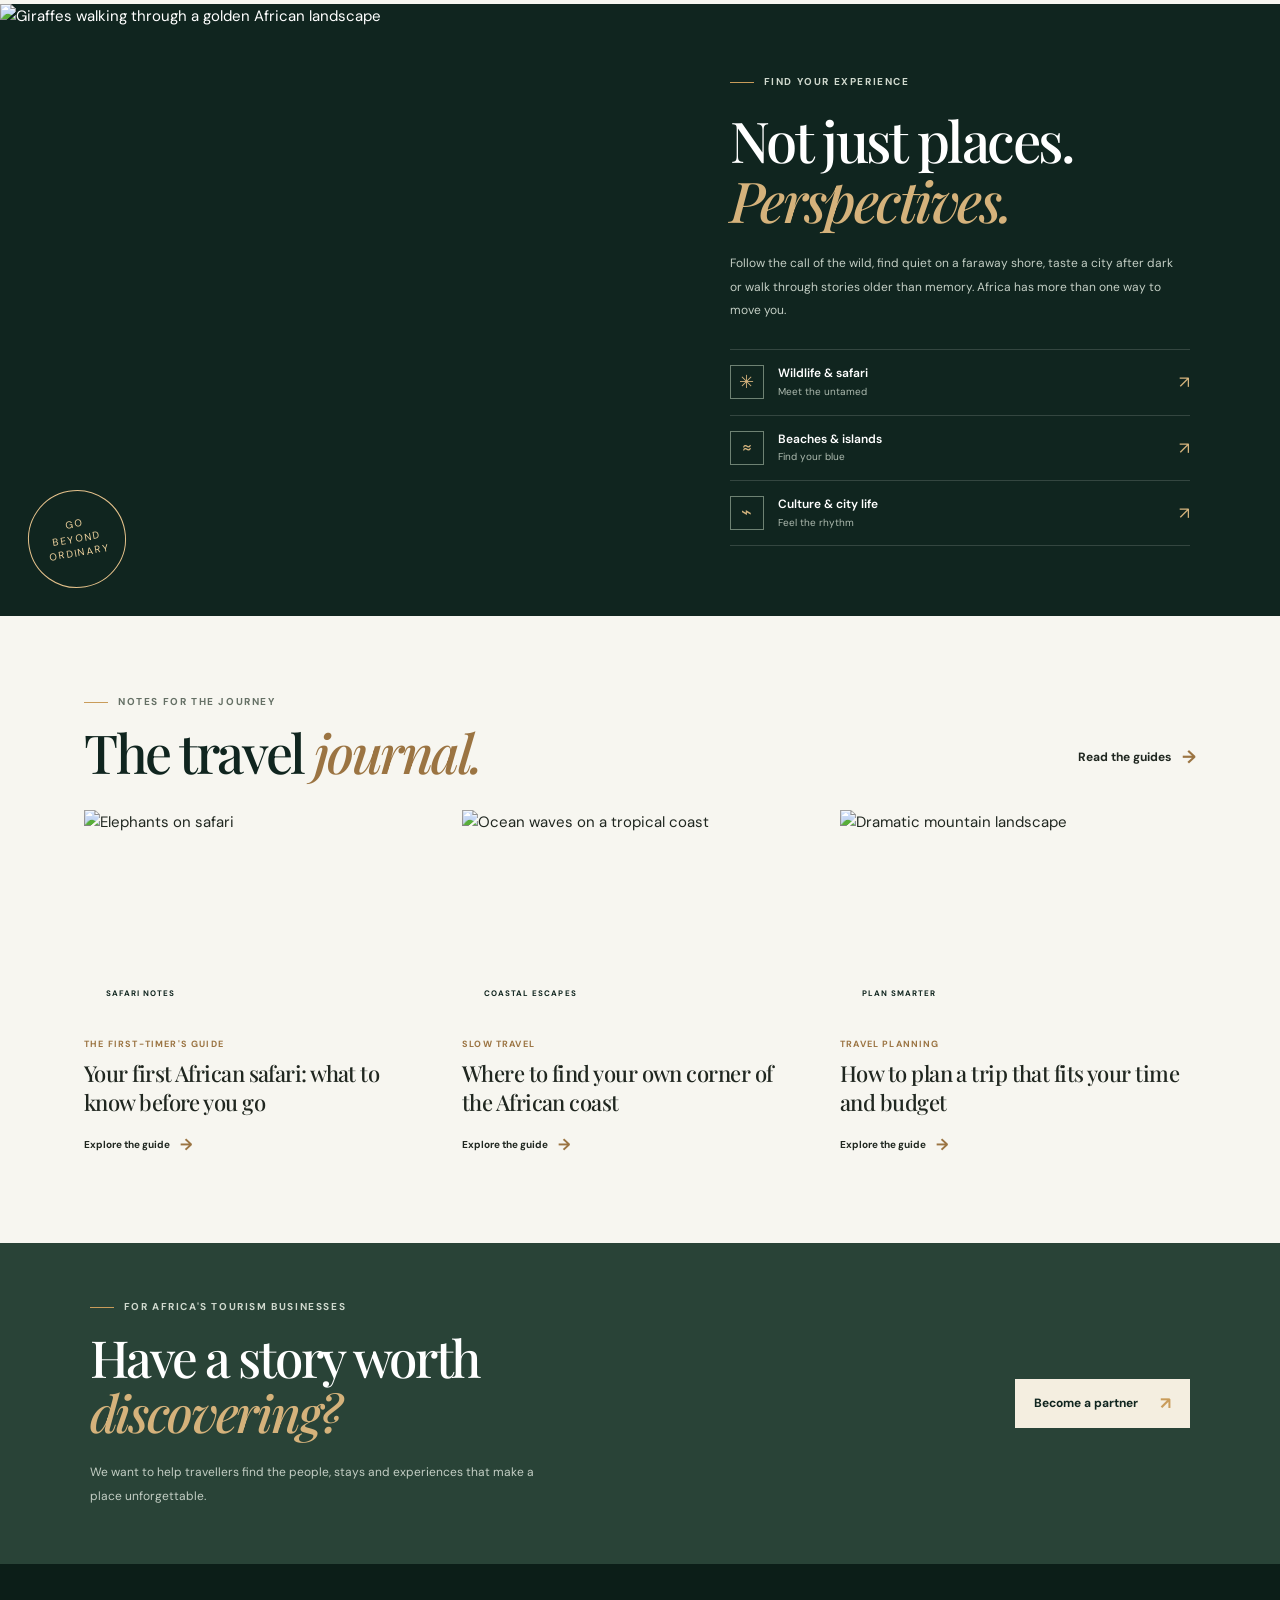
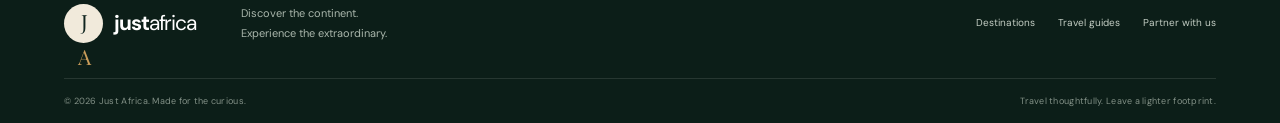
==== commit d9aa5f01: "Link public listings directory from site navigation" ====
--- a/index.html
+++ b/index.html
@@ -19,7 +19,7 @@
     <button class="menu-toggle" aria-expanded="false" aria-controls="primary-nav" aria-label="Open navigation"><span></span><span></span></button>
     <nav class="primary-nav" id="primary-nav" aria-label="Main navigation">
       <a class="active" href="index.html">Discover</a>
-      <a href="destinations.html">Destinations</a>
+      <a href="destinations.html">Destinations</a><a href="listings.html">Stays &amp; experiences</a>
       <a href="guides.html">Travel guides</a>
       <a href="#experiences">Experiences</a>
       <a href="account.html">Your account</a><a class="nav-partner" href="partners.html">Partner with us <span>↗</span></a>
--- a/assets/css/styles.css
+++ b/assets/css/styles.css
@@ -8,3 +8,8 @@
 .portal-form{display:grid;gap:15px}.portal-form label{display:grid;gap:6px;font-size:11px;font-weight:700;color:#3b453d}.portal-form input,.portal-form select,.portal-form textarea{width:100%;min-width:0;border:1px solid #dedfd6;background:#fff;padding:12px 13px;border-radius:0;color:var(--ink);font:400 12px/1.5 var(--sans)}.portal-form input:focus,.portal-form select:focus,.portal-form textarea:focus{outline:2px solid #c99c5a;outline-offset:1px}.portal-submit{width:100%;margin-top:6px;border:0;cursor:pointer}.portal-submit:disabled,.small-action:disabled{opacity:.55;cursor:wait}.subtle-action{border:0;background:transparent;padding:8px 0;color:#69766b;text-decoration:underline;text-underline-offset:3px;font-size:11px;cursor:pointer}.portal-message{font-size:12px;line-height:1.7;margin:12px 0;color:#657065}.portal-message.error{color:#9e3e2f}.portal-message.success{color:#286849}.portal-legal{border-top:1px solid var(--line);padding-top:16px;margin-top:18px;color:#92988e;font-size:9px;line-height:1.8}
 .dashboard-nav{display:flex;align-items:center;gap:22px}.dashboard-nav .subtle-action{text-decoration:none}.dashboard-layout{max-width:1240px;margin:0 auto;padding:56px 5vw 80px;min-height:calc(100vh - 160px)}.dashboard-heading h1{font:500 clamp(42px,5vw,62px)/1.05 var(--serif);letter-spacing:-.05em;color:var(--forest);margin:0}.dashboard-heading>p:last-child{color:#727b72;font-size:13px}.dashboard-welcome{display:flex;align-items:center;justify-content:space-between;gap:20px;padding:24px 0 30px;border-bottom:1px solid var(--line)}.dashboard-welcome h2{font:500 30px/1.2 var(--serif);margin:7px 0 0;color:var(--forest)}.dashboard-section{padding:38px 0;border-bottom:1px solid var(--line)}.dashboard-section h2{font:500 clamp(32px,4vw,44px)/1.1 var(--serif);color:var(--forest);margin:0 0 18px}.dashboard-section h3,.dashboard-subpanel h3{font:500 22px/1.2 var(--serif);color:var(--forest);margin:26px 0 14px}.dashboard-section-heading{display:flex;align-items:flex-end;justify-content:space-between;gap:20px;margin-bottom:20px}.dashboard-section-heading .eyebrow{margin-bottom:8px}.dashboard-section-heading h2{margin:0}.dashboard-list{display:grid;gap:10px}.dashboard-item{display:flex;justify-content:space-between;align-items:center;gap:22px;padding:18px 20px;background:#fff;border:1px solid var(--line)}.dashboard-item-main{min-width:0}.dashboard-item h3{font:500 20px/1.3 var(--serif);margin:7px 0;color:var(--forest);overflow-wrap:anywhere}.dashboard-item p{font-size:11px;color:#7b837a;line-height:1.8;margin:0;overflow-wrap:anywhere}.status-pill{display:inline-block;padding:4px 8px;background:#f0eee5;color:#686b59;font-size:9px;text-transform:capitalize;letter-spacing:.05em}.dashboard-item-actions{display:flex;gap:8px;flex-wrap:wrap;justify-content:flex-end;flex-shrink:0}.small-action{display:inline-flex;align-items:center;justify-content:center;background:#f0eee5;color:var(--forest);border:1px solid #e0dfd5;padding:9px 12px;font-size:10px;font-weight:700;cursor:pointer;text-decoration:none}.small-action.action-positive{background:var(--forest);color:white;border-color:var(--forest)}.empty-panel,.dashboard-subpanel{padding:24px;background:#eeece1;margin-top:18px}.empty-panel h3,.dashboard-subpanel h3{margin:0 0 8px}.empty-panel p{font-size:12px;color:#737b72;line-height:1.8}.portal-form-grid{grid-template-columns:1fr 1fr;margin:22px 0}.portal-form-grid .form-span{grid-column:1/-1}.portal-form-grid button{cursor:pointer}.dashboard-subpanel{margin-top:28px;background:#fff;border:1px solid var(--line)}.dashboard-subpanel h3{margin:0 0 18px}.business-upgrade{margin-top:26px}
 @media(max-width:760px){.account-layout{grid-template-columns:1fr;padding:30px 20px 45px;gap:18px}.account-story{min-height:300px;padding:30px}.account-story h1{font-size:56px}.account-story>p:not(.eyebrow){font-size:12px;margin:16px 0}.account-story-note{margin-top:8px}.account-panel{padding:25px 20px}.dashboard-layout{padding:37px 20px 55px}.dashboard-welcome{align-items:flex-start;flex-direction:column}.dashboard-section-heading{align-items:flex-start;flex-direction:column}.dashboard-item{align-items:flex-start;flex-direction:column;gap:13px;padding:15px}.dashboard-item-actions{justify-content:flex-start}.portal-form-grid{grid-template-columns:1fr}.portal-form-grid .form-span{grid-column:auto}.dashboard-nav{gap:12px}.dashboard-nav .text-link{font-size:10px}.dashboard-nav .subtle-action{font-size:10px}.site-header:has(.dashboard-nav){padding:0 18px}}
+
+/* Verified listing directory */
+.listing-toolbar{display:grid;grid-template-columns:minmax(220px,1fr) 210px 190px;gap:12px;margin-bottom:22px}.listing-select select{width:100%;height:48px;padding:0 12px;border:1px solid #e1e0d7;background:#fff;color:var(--ink);font:400 11px var(--sans)}.public-listing-grid{display:grid;grid-template-columns:repeat(3,minmax(0,1fr));gap:17px}.public-listing-card{background:#fff;border:1px solid var(--line);min-width:0}.public-listing-image{height:112px;background:linear-gradient(135deg,#d9dfd0,#eee5d1);display:flex;align-items:flex-start;justify-content:space-between;padding:13px;gap:8px}.listing-type-label,.verified-label{background:#fffdf5;padding:6px 8px;font-size:8px;font-weight:700;letter-spacing:.06em;text-transform:uppercase;color:var(--forest)}.verified-label{background:#e4eee5;color:#286849}.public-listing-body{padding:20px}.public-listing-body h2{font:500 25px/1.2 var(--serif);color:var(--forest);margin:5px 0 7px;overflow-wrap:anywhere}.public-listing-business{font-size:10px;font-weight:700;color:#8b744f;margin:0 0 12px}.public-listing-description{font-size:11px;line-height:1.8;color:#747c73;min-height:60px}.public-listing-foot{display:flex;align-items:center;justify-content:space-between;gap:10px;border-top:1px solid var(--line);padding-top:14px;margin-top:14px}.public-listing-foot strong{font-size:11px;color:var(--forest)}.public-listing-foot .small-action{white-space:nowrap}.enquiry-panel{background:#fff;border:1px solid var(--line);padding:clamp(22px,4vw,42px);margin-top:40px}.enquiry-panel .section-heading{align-items:flex-start}.enquiry-panel .section-heading h2{margin-bottom:8px}.listing-directory>.directory-search{width:100%}
+@media(max-width:900px){.public-listing-grid{grid-template-columns:repeat(2,minmax(0,1fr))}.listing-toolbar{grid-template-columns:1fr 1fr}.listing-toolbar .directory-search{grid-column:1/-1}}
+@media(max-width:580px){.public-listing-grid{grid-template-columns:1fr}.listing-toolbar{grid-template-columns:1fr}.listing-toolbar .directory-search{grid-column:auto}.public-listing-image{height:85px}.public-listing-description{min-height:0}.public-listing-foot{align-items:flex-start;flex-direction:column}.enquiry-panel{padding:20px 16px}}
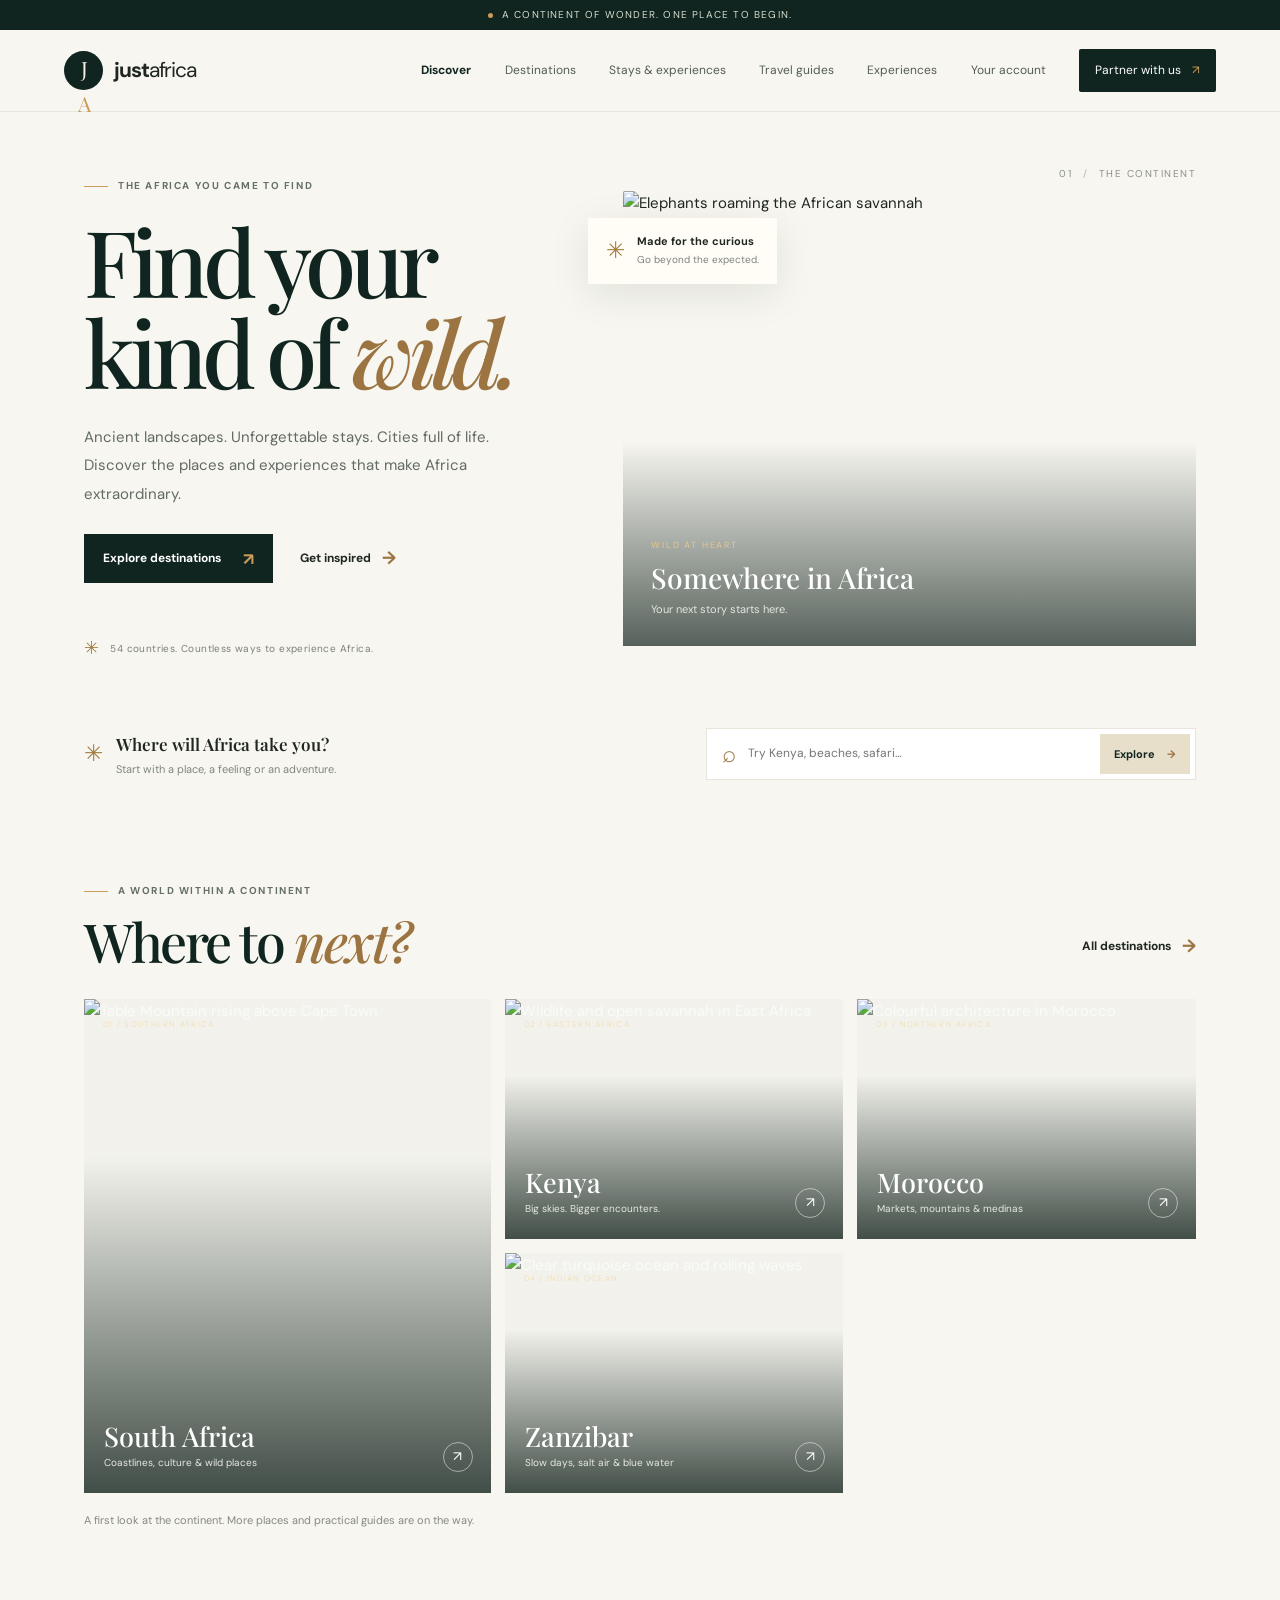
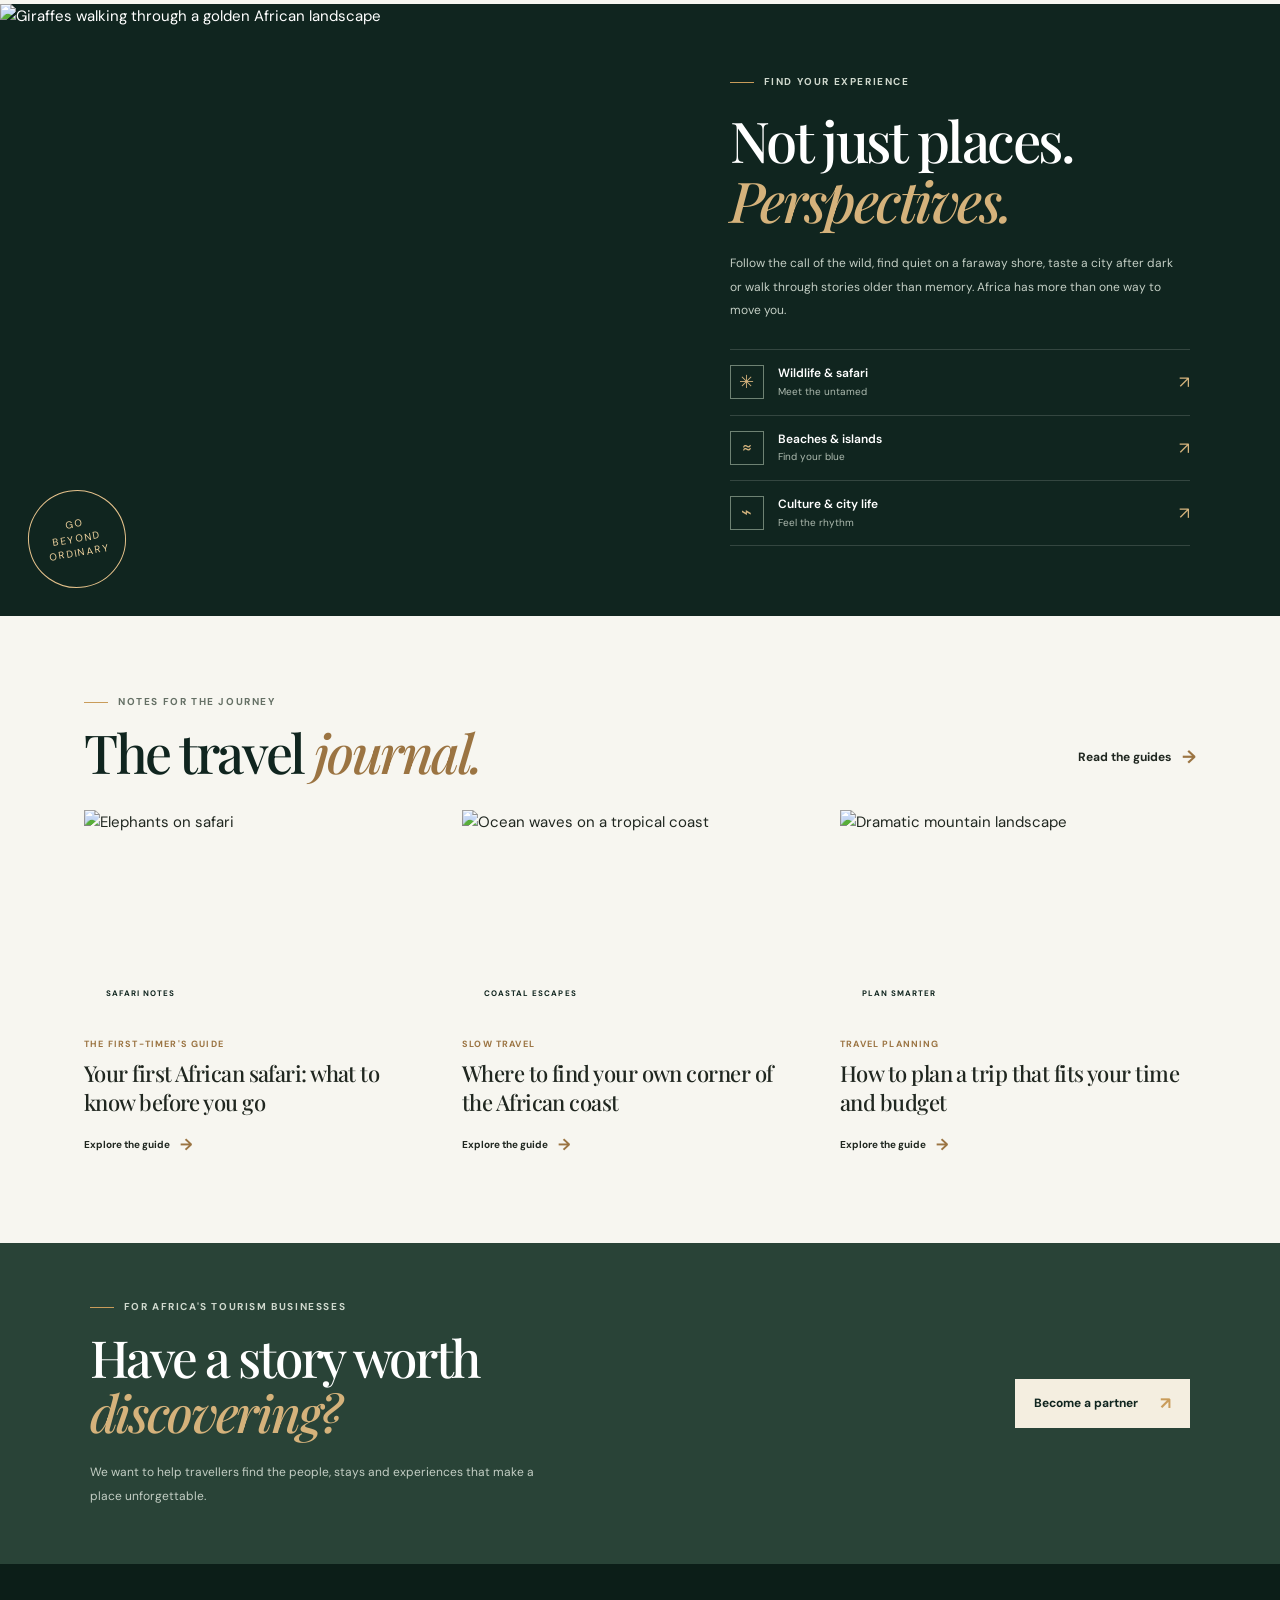
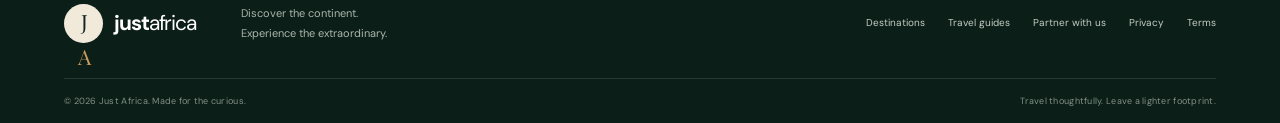
==== commit 1208d40c: "Harden platform, fix CI, add legal pages and SEO basics - Add hardening migration: column-level inse" ====
--- a/index.html
+++ b/index.html
@@ -11,6 +11,11 @@
   <link href="https://fonts.googleapis.com/css2?family=DM+Sans:wght@400;500;600;700&family=Playfair+Display:wght@500;600;700&display=swap" rel="stylesheet">
   <link rel="stylesheet" href="assets/css/styles.css">
   <link rel="icon" href="assets/images/favicon.svg" type="image/svg+xml">
+  <link rel="canonical" href="https://jablo-cmd.github.io/Just-Africa/">
+  <meta property="og:type" content="website"><meta property="og:site_name" content="Just Africa">
+  <meta property="og:title" content="Just Africa — Discover the extraordinary"><meta property="og:description" content="Discover Africa's remarkable destinations, wildlife safaris, coastlines, places to stay and travel inspiration with Just Africa.">
+  <meta property="og:url" content="https://jablo-cmd.github.io/Just-Africa/"><meta property="og:image" content="https://images.unsplash.com/photo-1516426122078-c23e76319801?auto=format&fit=crop&w=1200&q=80">
+  <meta name="twitter:card" content="summary_large_image">
 </head>
 <body>
   <div class="announcement"><span class="announcement-dot"></span> A continent of wonder. One place to begin.</div>
@@ -100,7 +105,7 @@
     <section class="partner-banner" id="partners"><div><p class="eyebrow eyebrow-light"><span class="eyebrow-line"></span> For Africa's tourism businesses</p><h2>Have a story worth<br><em>discovering?</em></h2><p>We want to help travellers find the people, stays and experiences that make a place unforgettable.</p></div><a class="button button-light" href="partners.html">Become a partner <span>↗</span></a></section>
   </main>
 
-  <footer class="site-footer"><div class="footer-main"><a class="brand brand-footer" href="index.html"><span class="brand-mark">J<span>A</span></span><span class="brand-name">just<span>africa</span></span></a><p>Discover the continent.<br>Experience the extraordinary.</p><div class="footer-links"><a href="destinations.html">Destinations</a><a href="guides.html">Travel guides</a><a href="partners.html">Partner with us</a></div></div><div class="footer-bottom"><span>© <span data-year></span> Just Africa. Made for the curious.</span><span>Travel thoughtfully. Leave a lighter footprint.</span></div></footer>
+  <footer class="site-footer"><div class="footer-main"><a class="brand brand-footer" href="index.html"><span class="brand-mark">J<span>A</span></span><span class="brand-name">just<span>africa</span></span></a><p>Discover the continent.<br>Experience the extraordinary.</p><div class="footer-links"><a href="destinations.html">Destinations</a><a href="guides.html">Travel guides</a><a href="partners.html">Partner with us</a><a href="privacy.html">Privacy</a><a href="terms.html">Terms</a></div></div><div class="footer-bottom"><span>© <span data-year></span> Just Africa. Made for the curious.</span><span>Travel thoughtfully. Leave a lighter footprint.</span></div></footer>
   <script src="assets/js/main.js" defer></script>
 </body>
 </html>
--- a/assets/css/styles.css
+++ b/assets/css/styles.css
@@ -13,3 +13,7 @@
 .listing-toolbar{display:grid;grid-template-columns:minmax(220px,1fr) 210px 190px;gap:12px;margin-bottom:22px}.listing-select select{width:100%;height:48px;padding:0 12px;border:1px solid #e1e0d7;background:#fff;color:var(--ink);font:400 11px var(--sans)}.public-listing-grid{display:grid;grid-template-columns:repeat(3,minmax(0,1fr));gap:17px}.public-listing-card{background:#fff;border:1px solid var(--line);min-width:0}.public-listing-image{height:112px;background:linear-gradient(135deg,#d9dfd0,#eee5d1);display:flex;align-items:flex-start;justify-content:space-between;padding:13px;gap:8px}.listing-type-label,.verified-label{background:#fffdf5;padding:6px 8px;font-size:8px;font-weight:700;letter-spacing:.06em;text-transform:uppercase;color:var(--forest)}.verified-label{background:#e4eee5;color:#286849}.public-listing-body{padding:20px}.public-listing-body h2{font:500 25px/1.2 var(--serif);color:var(--forest);margin:5px 0 7px;overflow-wrap:anywhere}.public-listing-business{font-size:10px;font-weight:700;color:#8b744f;margin:0 0 12px}.public-listing-description{font-size:11px;line-height:1.8;color:#747c73;min-height:60px}.public-listing-foot{display:flex;align-items:center;justify-content:space-between;gap:10px;border-top:1px solid var(--line);padding-top:14px;margin-top:14px}.public-listing-foot strong{font-size:11px;color:var(--forest)}.public-listing-foot .small-action{white-space:nowrap}.enquiry-panel{background:#fff;border:1px solid var(--line);padding:clamp(22px,4vw,42px);margin-top:40px}.enquiry-panel .section-heading{align-items:flex-start}.enquiry-panel .section-heading h2{margin-bottom:8px}.listing-directory>.directory-search{width:100%}
 @media(max-width:900px){.public-listing-grid{grid-template-columns:repeat(2,minmax(0,1fr))}.listing-toolbar{grid-template-columns:1fr 1fr}.listing-toolbar .directory-search{grid-column:1/-1}}
 @media(max-width:580px){.public-listing-grid{grid-template-columns:1fr}.listing-toolbar{grid-template-columns:1fr}.listing-toolbar .directory-search{grid-column:auto}.public-listing-image{height:85px}.public-listing-description{min-height:0}.public-listing-foot{align-items:flex-start;flex-direction:column}.enquiry-panel{padding:20px 16px}}
+
+.listing-card-actions{display:flex;align-items:center;gap:7px;flex-wrap:wrap;justify-content:flex-end}
+.footer-bottom a{color:#c4cec4}.footer-bottom a:hover,.footer-bottom a:focus-visible{color:#fff}.footer-legal{flex-wrap:wrap}.portal-legal a{text-decoration:underline}
+.legal-page{max-width:760px;margin:0 auto;padding:56px 24px 80px;line-height:1.7;color:#243029}.legal-page h1{font-family:"Playfair Display",Georgia,serif;font-size:clamp(34px,6vw,52px);line-height:1.1;margin:12px 0 20px}.legal-page h2{font-size:20px;margin:36px 0 8px}.legal-page ul{padding-left:20px;display:grid;gap:8px}.legal-page a{text-decoration:underline}.legal-page .button,.legal-page .text-link{text-decoration:none}.legal-draft{padding:14px 16px;border-left:4px solid #c9a24b;background:#f6efdc;border-radius:4px}.not-found p:last-child{display:flex;gap:20px;align-items:center;flex-wrap:wrap}
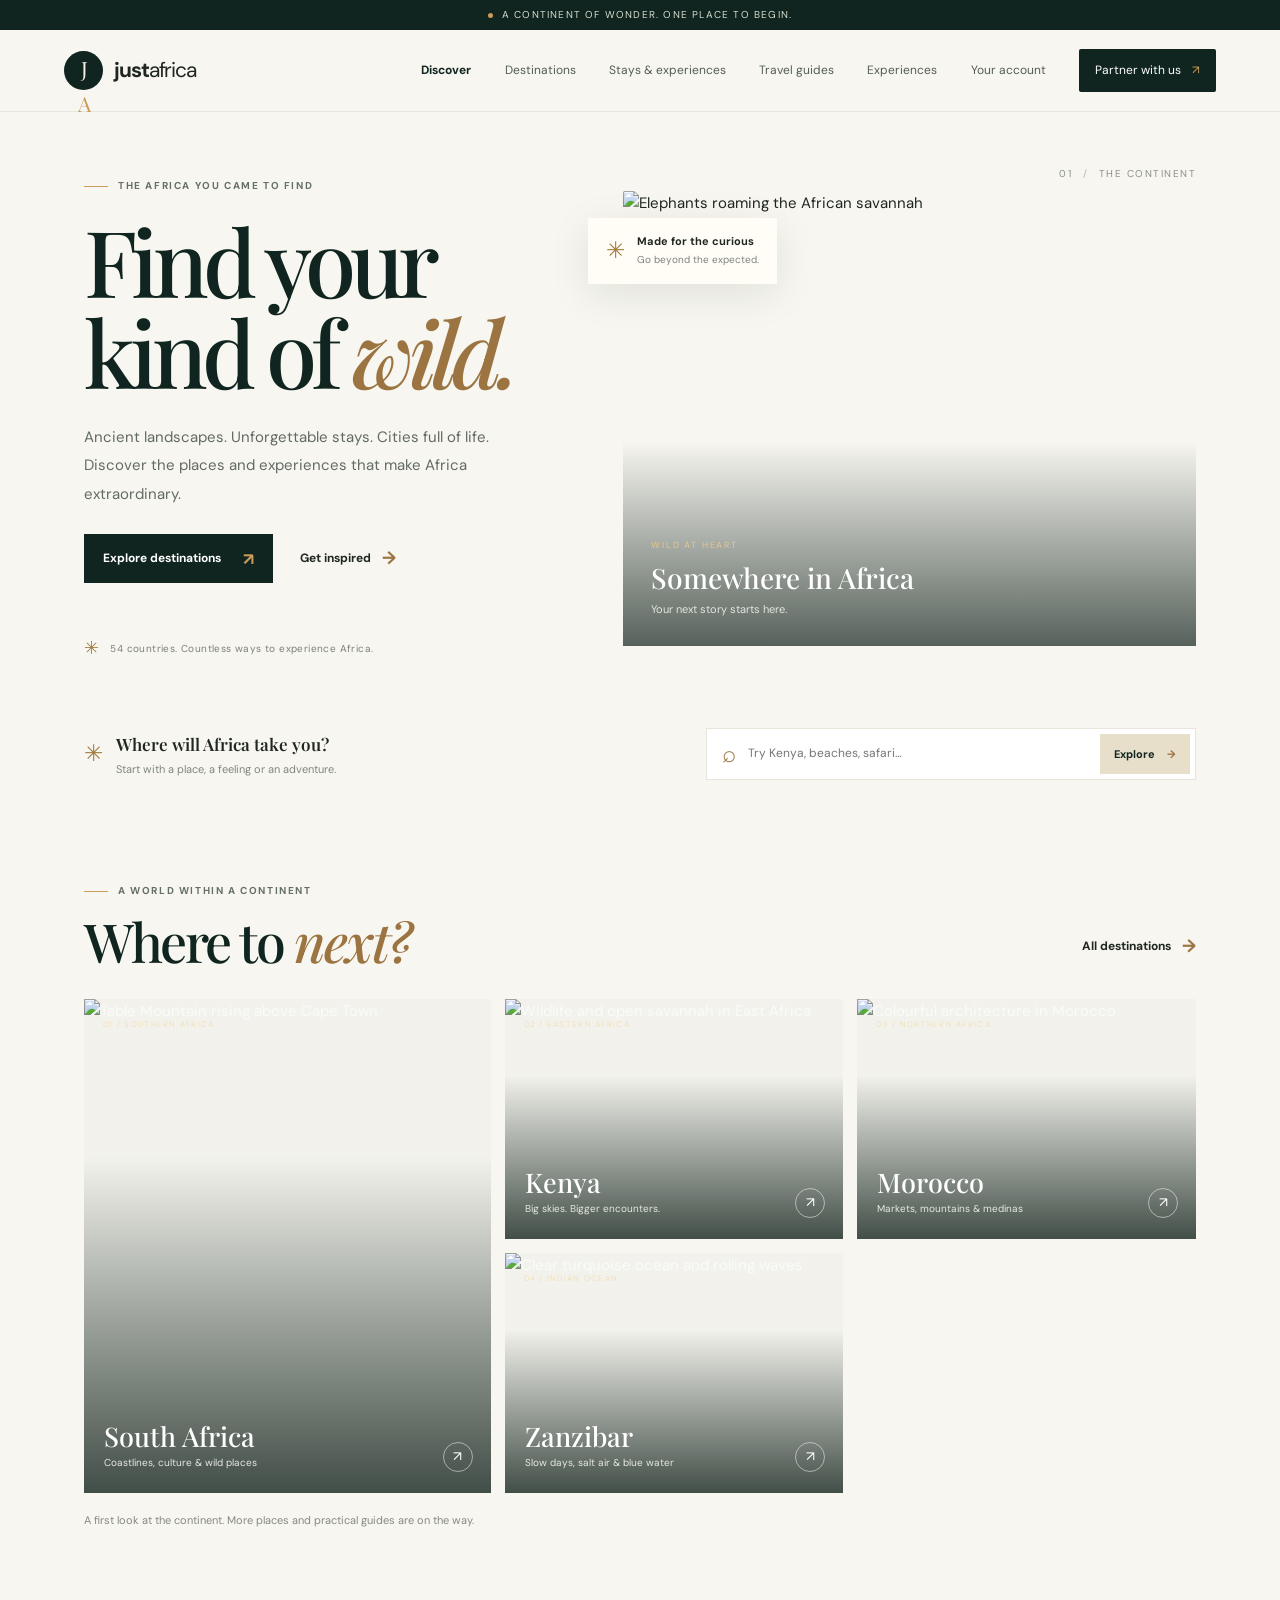
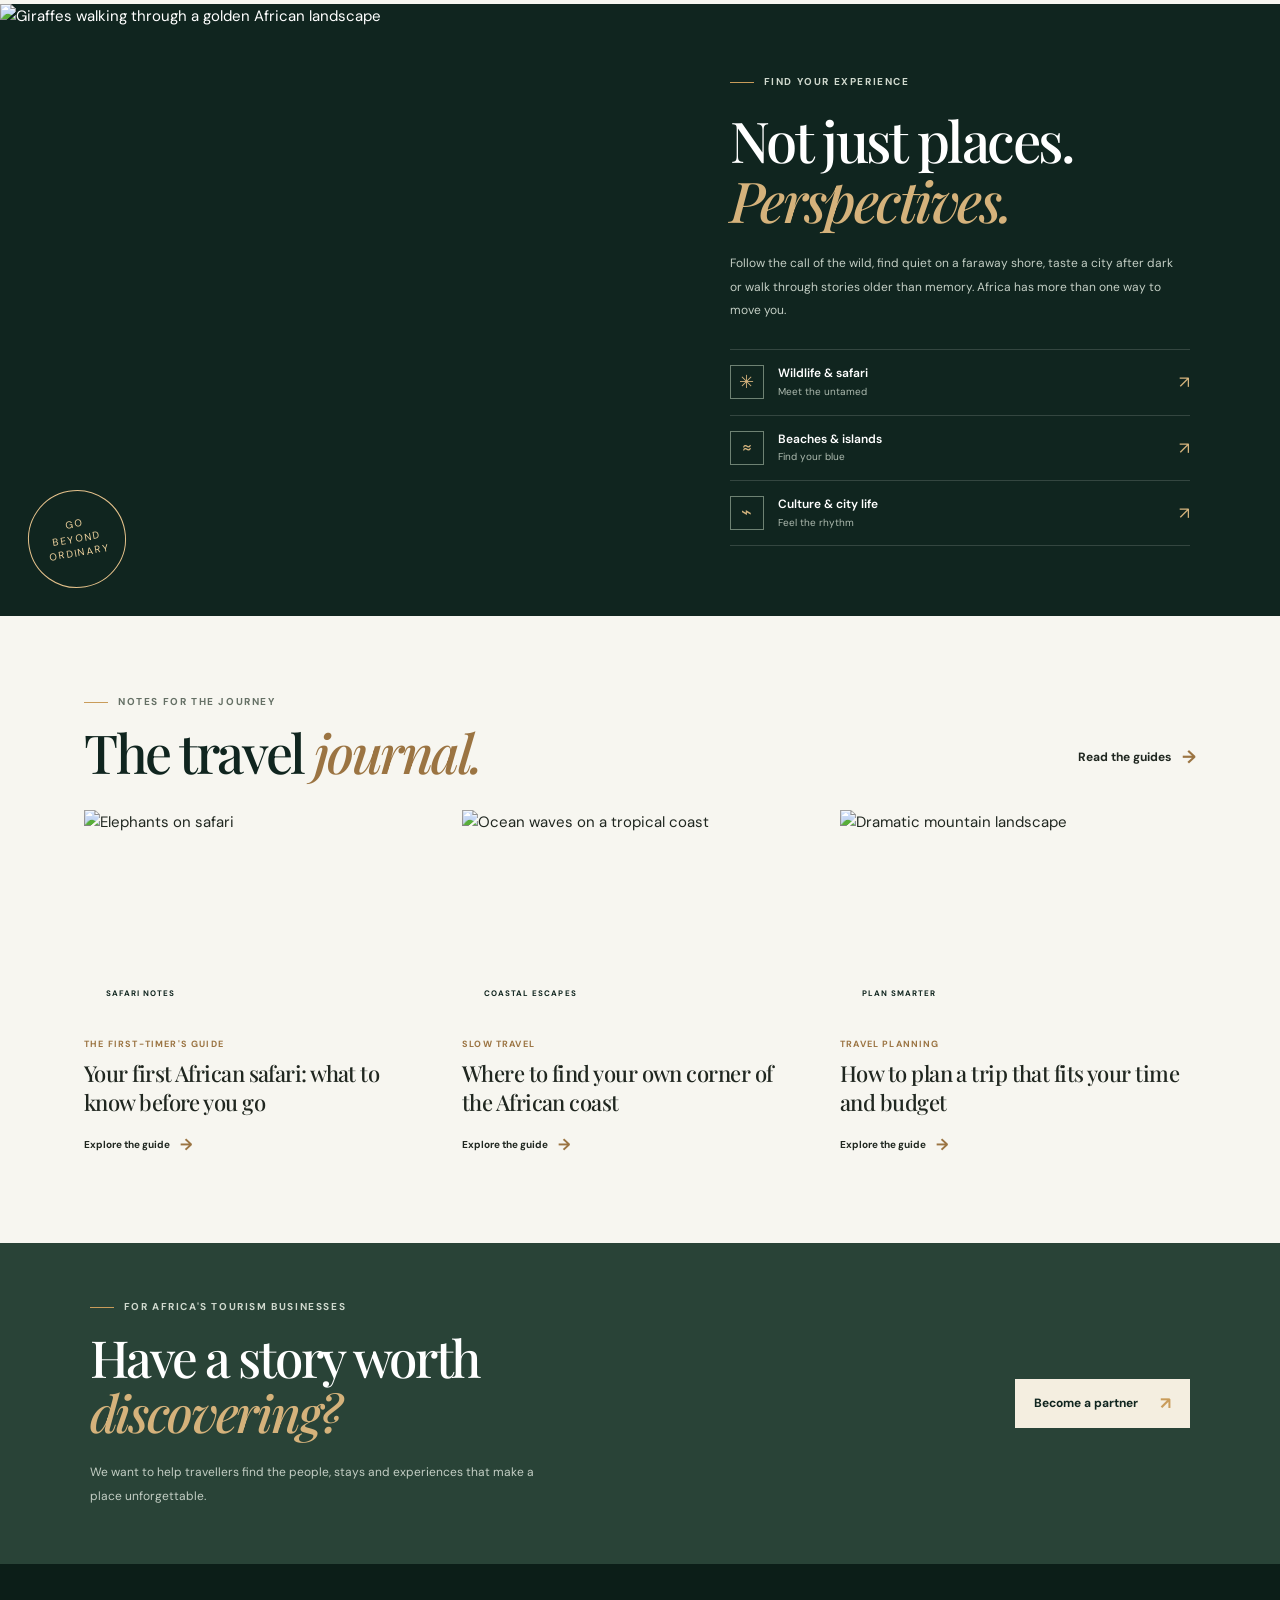
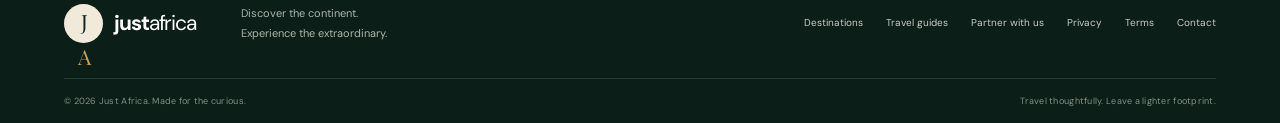
==== commit 691a8ed3: "Add private contact form instead of publishing an email address - contact.html + contact.js: form wi" ====
--- a/index.html
+++ b/index.html
@@ -105,7 +105,7 @@
     <section class="partner-banner" id="partners"><div><p class="eyebrow eyebrow-light"><span class="eyebrow-line"></span> For Africa's tourism businesses</p><h2>Have a story worth<br><em>discovering?</em></h2><p>We want to help travellers find the people, stays and experiences that make a place unforgettable.</p></div><a class="button button-light" href="partners.html">Become a partner <span>↗</span></a></section>
   </main>
 
-  <footer class="site-footer"><div class="footer-main"><a class="brand brand-footer" href="index.html"><span class="brand-mark">J<span>A</span></span><span class="brand-name">just<span>africa</span></span></a><p>Discover the continent.<br>Experience the extraordinary.</p><div class="footer-links"><a href="destinations.html">Destinations</a><a href="guides.html">Travel guides</a><a href="partners.html">Partner with us</a><a href="privacy.html">Privacy</a><a href="terms.html">Terms</a></div></div><div class="footer-bottom"><span>© <span data-year></span> Just Africa. Made for the curious.</span><span>Travel thoughtfully. Leave a lighter footprint.</span></div></footer>
+  <footer class="site-footer"><div class="footer-main"><a class="brand brand-footer" href="index.html"><span class="brand-mark">J<span>A</span></span><span class="brand-name">just<span>africa</span></span></a><p>Discover the continent.<br>Experience the extraordinary.</p><div class="footer-links"><a href="destinations.html">Destinations</a><a href="guides.html">Travel guides</a><a href="partners.html">Partner with us</a><a href="privacy.html">Privacy</a><a href="terms.html">Terms</a><a href="contact.html">Contact</a></div></div><div class="footer-bottom"><span>© <span data-year></span> Just Africa. Made for the curious.</span><span>Travel thoughtfully. Leave a lighter footprint.</span></div></footer>
   <script src="assets/js/main.js" defer></script>
 </body>
 </html>
--- a/assets/css/styles.css
+++ b/assets/css/styles.css
@@ -17,3 +17,4 @@
 .listing-card-actions{display:flex;align-items:center;gap:7px;flex-wrap:wrap;justify-content:flex-end}
 .footer-bottom a{color:#c4cec4}.footer-bottom a:hover,.footer-bottom a:focus-visible{color:#fff}.footer-legal{flex-wrap:wrap}.portal-legal a{text-decoration:underline}
 .legal-page{max-width:760px;margin:0 auto;padding:56px 24px 80px;line-height:1.7;color:#243029}.legal-page h1{font-family:"Playfair Display",Georgia,serif;font-size:clamp(34px,6vw,52px);line-height:1.1;margin:12px 0 20px}.legal-page h2{font-size:20px;margin:36px 0 8px}.legal-page ul{padding-left:20px;display:grid;gap:8px}.legal-page a{text-decoration:underline}.legal-page .button,.legal-page .text-link{text-decoration:none}.legal-draft{padding:14px 16px;border-left:4px solid #c9a24b;background:#f6efdc;border-radius:4px}.not-found p:last-child{display:flex;gap:20px;align-items:center;flex-wrap:wrap}
+.hp-field{position:absolute;left:-10000px;width:1px;height:1px;overflow:hidden}.legal-page .portal-form{margin:28px 0 12px}
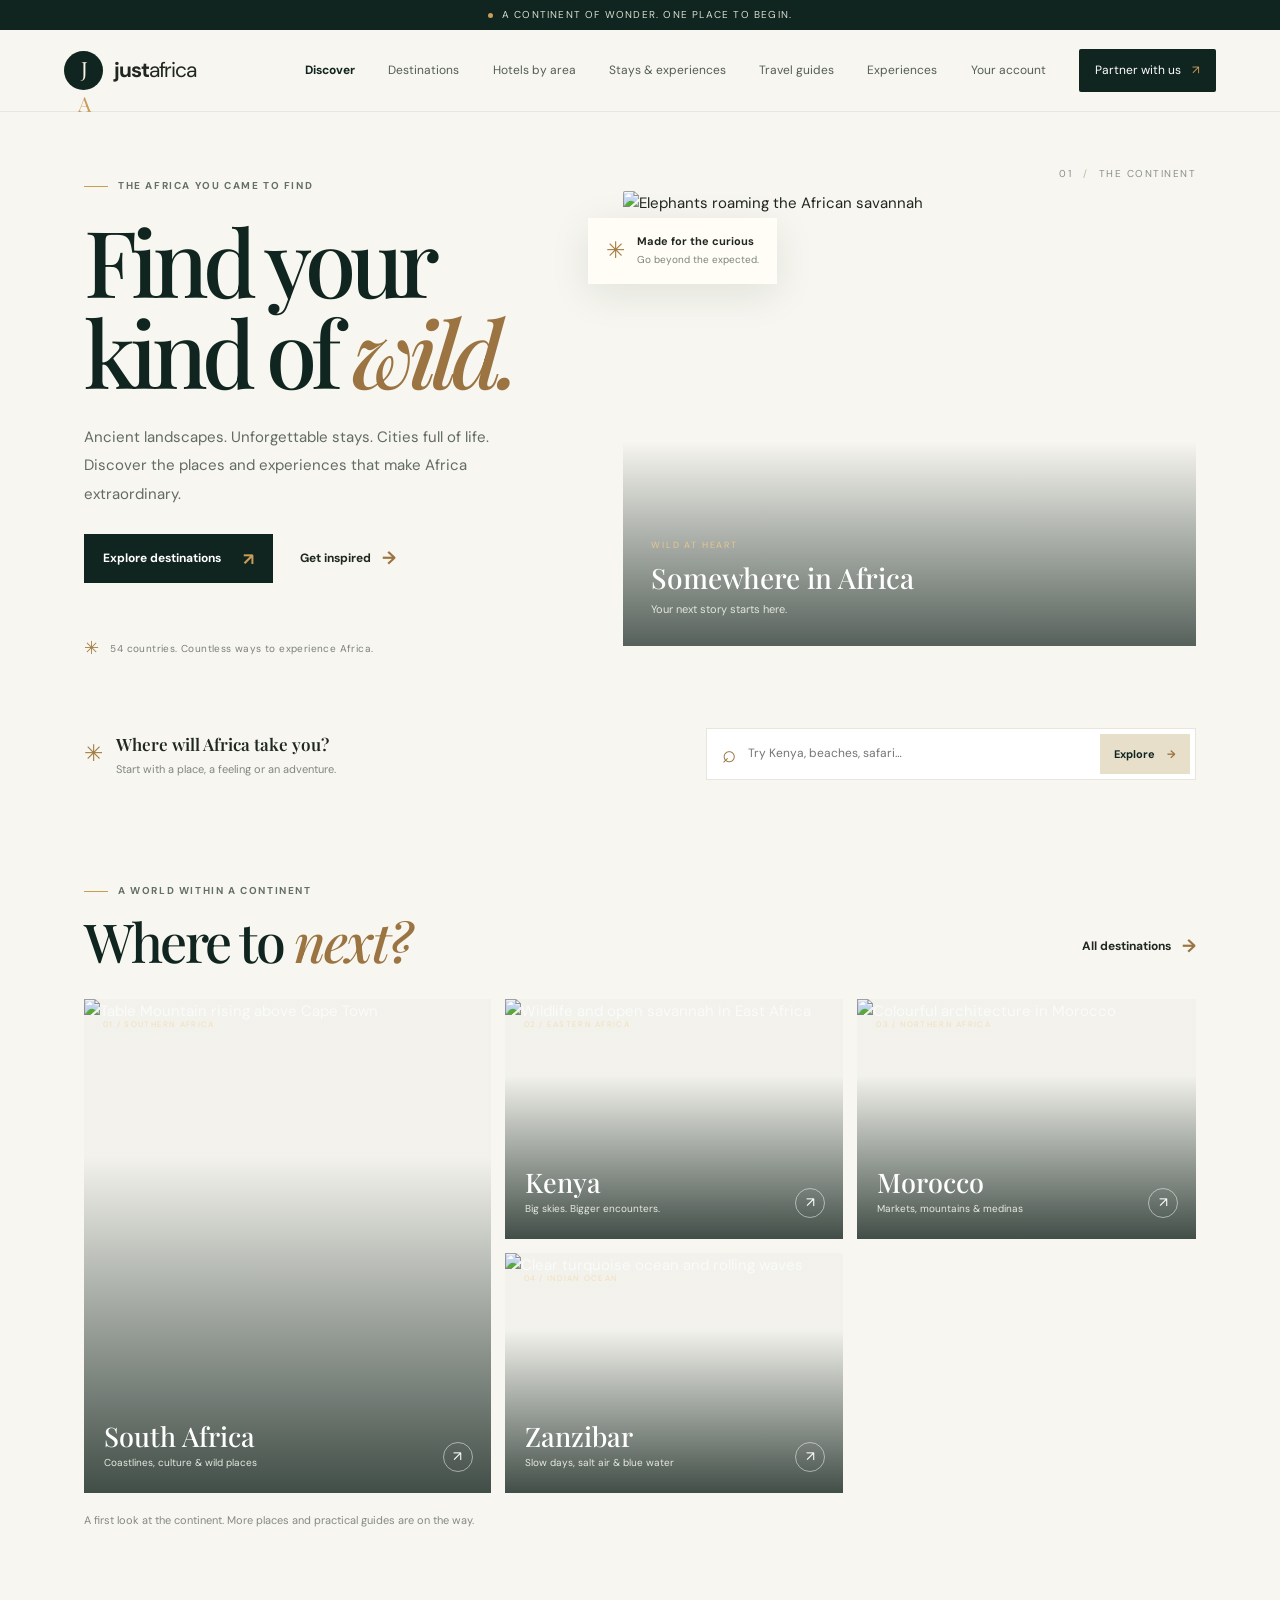
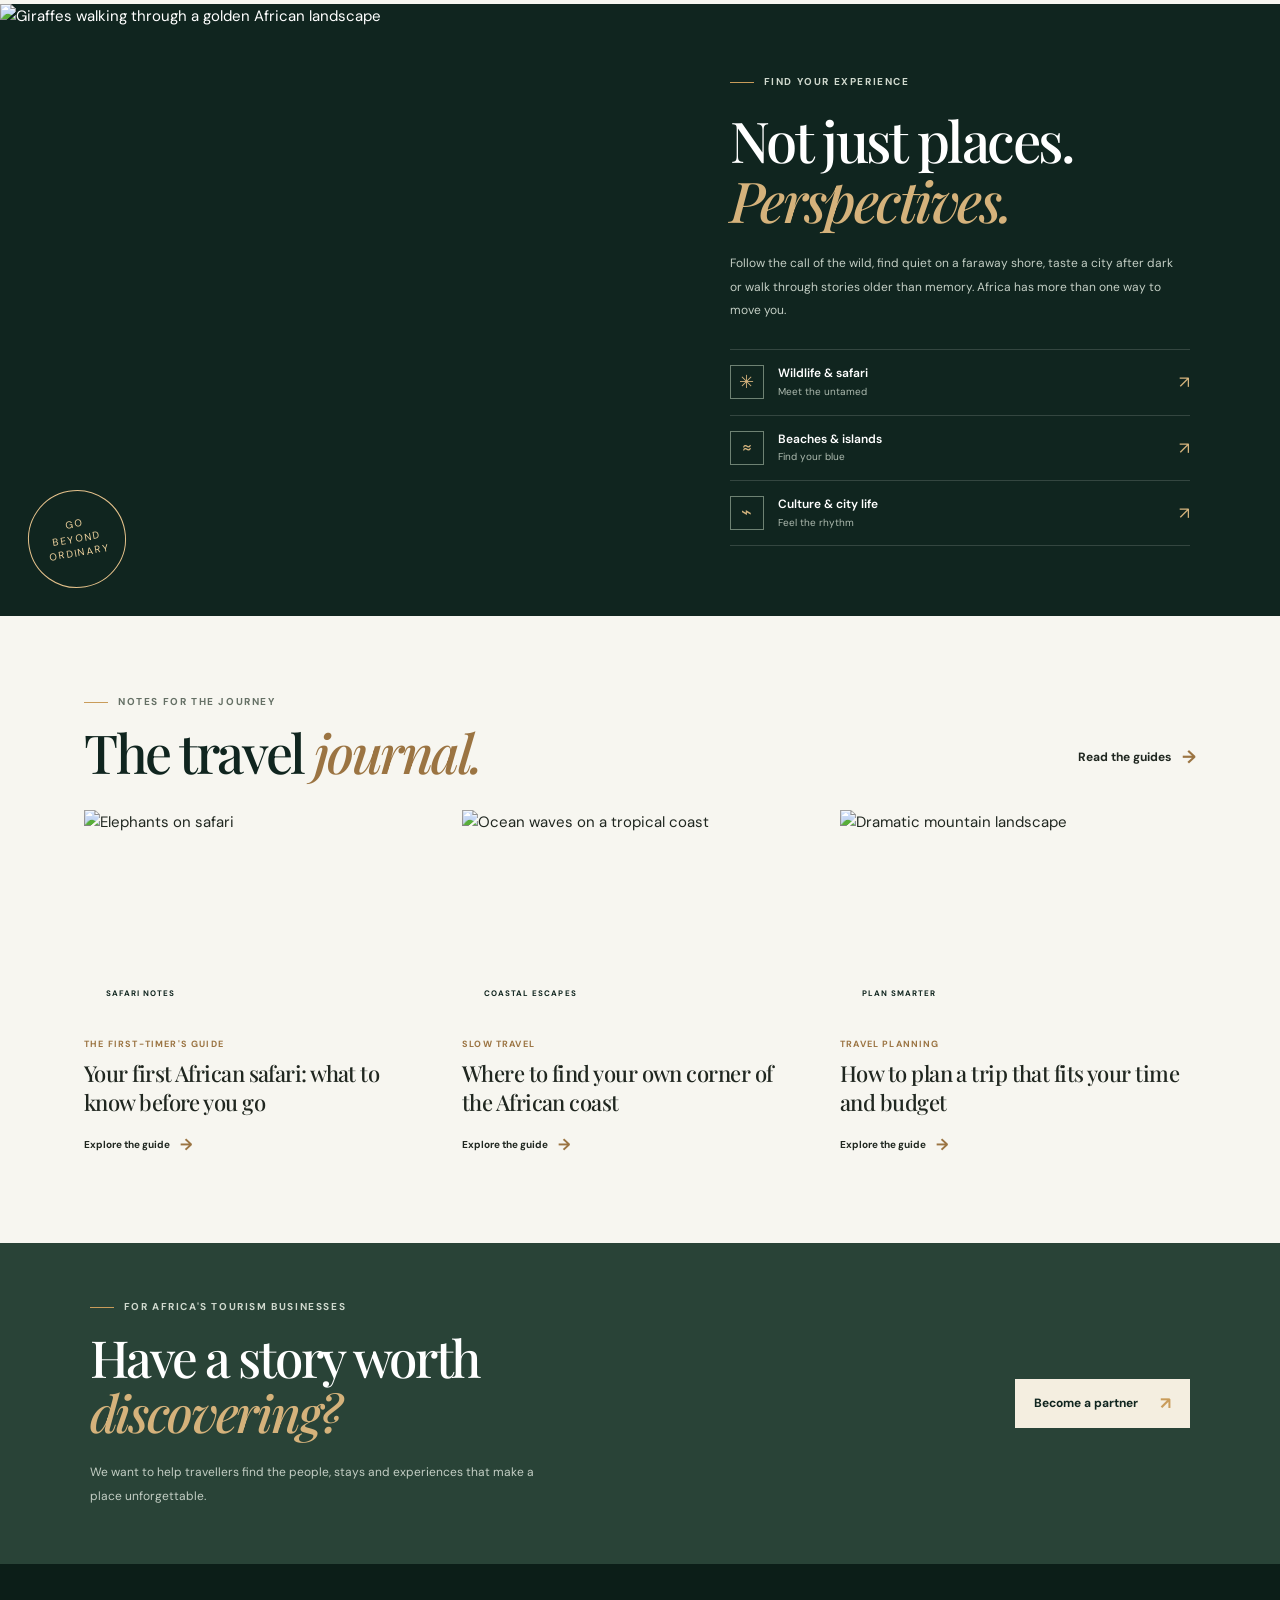
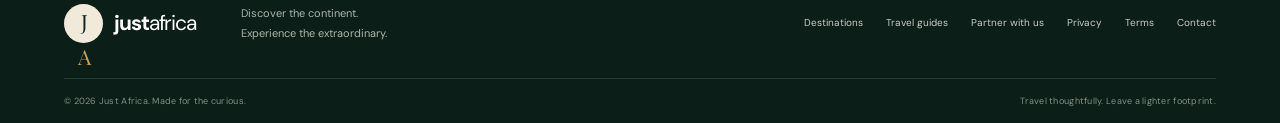
==== commit 6a8730b5: "Add hotels by area with room types and booking requests - 51 starter areas (flat list) seeded as des" ====
--- a/index.html
+++ b/index.html
@@ -24,7 +24,7 @@
     <button class="menu-toggle" aria-expanded="false" aria-controls="primary-nav" aria-label="Open navigation"><span></span><span></span></button>
     <nav class="primary-nav" id="primary-nav" aria-label="Main navigation">
       <a class="active" href="index.html">Discover</a>
-      <a href="destinations.html">Destinations</a><a href="listings.html">Stays &amp; experiences</a>
+      <a href="destinations.html">Destinations</a><a href="areas.html">Hotels by area</a><a href="listings.html">Stays &amp; experiences</a>
       <a href="guides.html">Travel guides</a>
       <a href="#experiences">Experiences</a>
       <a href="account.html">Your account</a><a class="nav-partner" href="partners.html">Partner with us <span>↗</span></a>
--- a/assets/css/styles.css
+++ b/assets/css/styles.css
@@ -18,3 +18,4 @@
 .footer-bottom a{color:#c4cec4}.footer-bottom a:hover,.footer-bottom a:focus-visible{color:#fff}.footer-legal{flex-wrap:wrap}.portal-legal a{text-decoration:underline}
 .legal-page{max-width:760px;margin:0 auto;padding:56px 24px 80px;line-height:1.7;color:#243029}.legal-page h1{font-family:"Playfair Display",Georgia,serif;font-size:clamp(34px,6vw,52px);line-height:1.1;margin:12px 0 20px}.legal-page h2{font-size:20px;margin:36px 0 8px}.legal-page ul{padding-left:20px;display:grid;gap:8px}.legal-page a{text-decoration:underline}.legal-page .button,.legal-page .text-link{text-decoration:none}.legal-draft{padding:14px 16px;border-left:4px solid #c9a24b;background:#f6efdc;border-radius:4px}.not-found p:last-child{display:flex;gap:20px;align-items:center;flex-wrap:wrap}
 .hp-field{position:absolute;left:-10000px;width:1px;height:1px;overflow:hidden}.legal-page .portal-form{margin:28px 0 12px}
+.area-group{margin:0 0 36px}.area-group h2{font-family:"Playfair Display",Georgia,serif;font-size:26px;margin:0 0 14px}.area-grid{display:grid;grid-template-columns:repeat(3,minmax(0,1fr));gap:14px}.area-card{display:flex;flex-direction:column;gap:6px;background:#fff;border:1px solid var(--line);padding:18px;color:inherit;text-decoration:none;min-width:0}.area-card:hover,.area-card:focus-visible{border-color:var(--forest)}.area-card h3{margin:0;font-size:18px}.area-card p{margin:0;font-size:12px;line-height:1.7;color:#747c73;flex:1}.area-count{font-size:11px;font-weight:700;color:#8b744f}.hotel-page{max-width:860px;margin:0 auto}.hotel-detail h1{font-family:"Playfair Display",Georgia,serif;font-size:clamp(32px,5vw,48px);line-height:1.1;margin:8px 0}.feature-list{display:flex;flex-wrap:wrap;gap:8px;list-style:none;padding:0}.feature-list li{background:#f0eee5;padding:5px 10px;font-size:11px}.page-hero .eyebrow a{color:inherit}@media(max-width:900px){.area-grid{grid-template-columns:repeat(2,minmax(0,1fr))}}@media(max-width:560px){.area-grid{grid-template-columns:1fr}}
